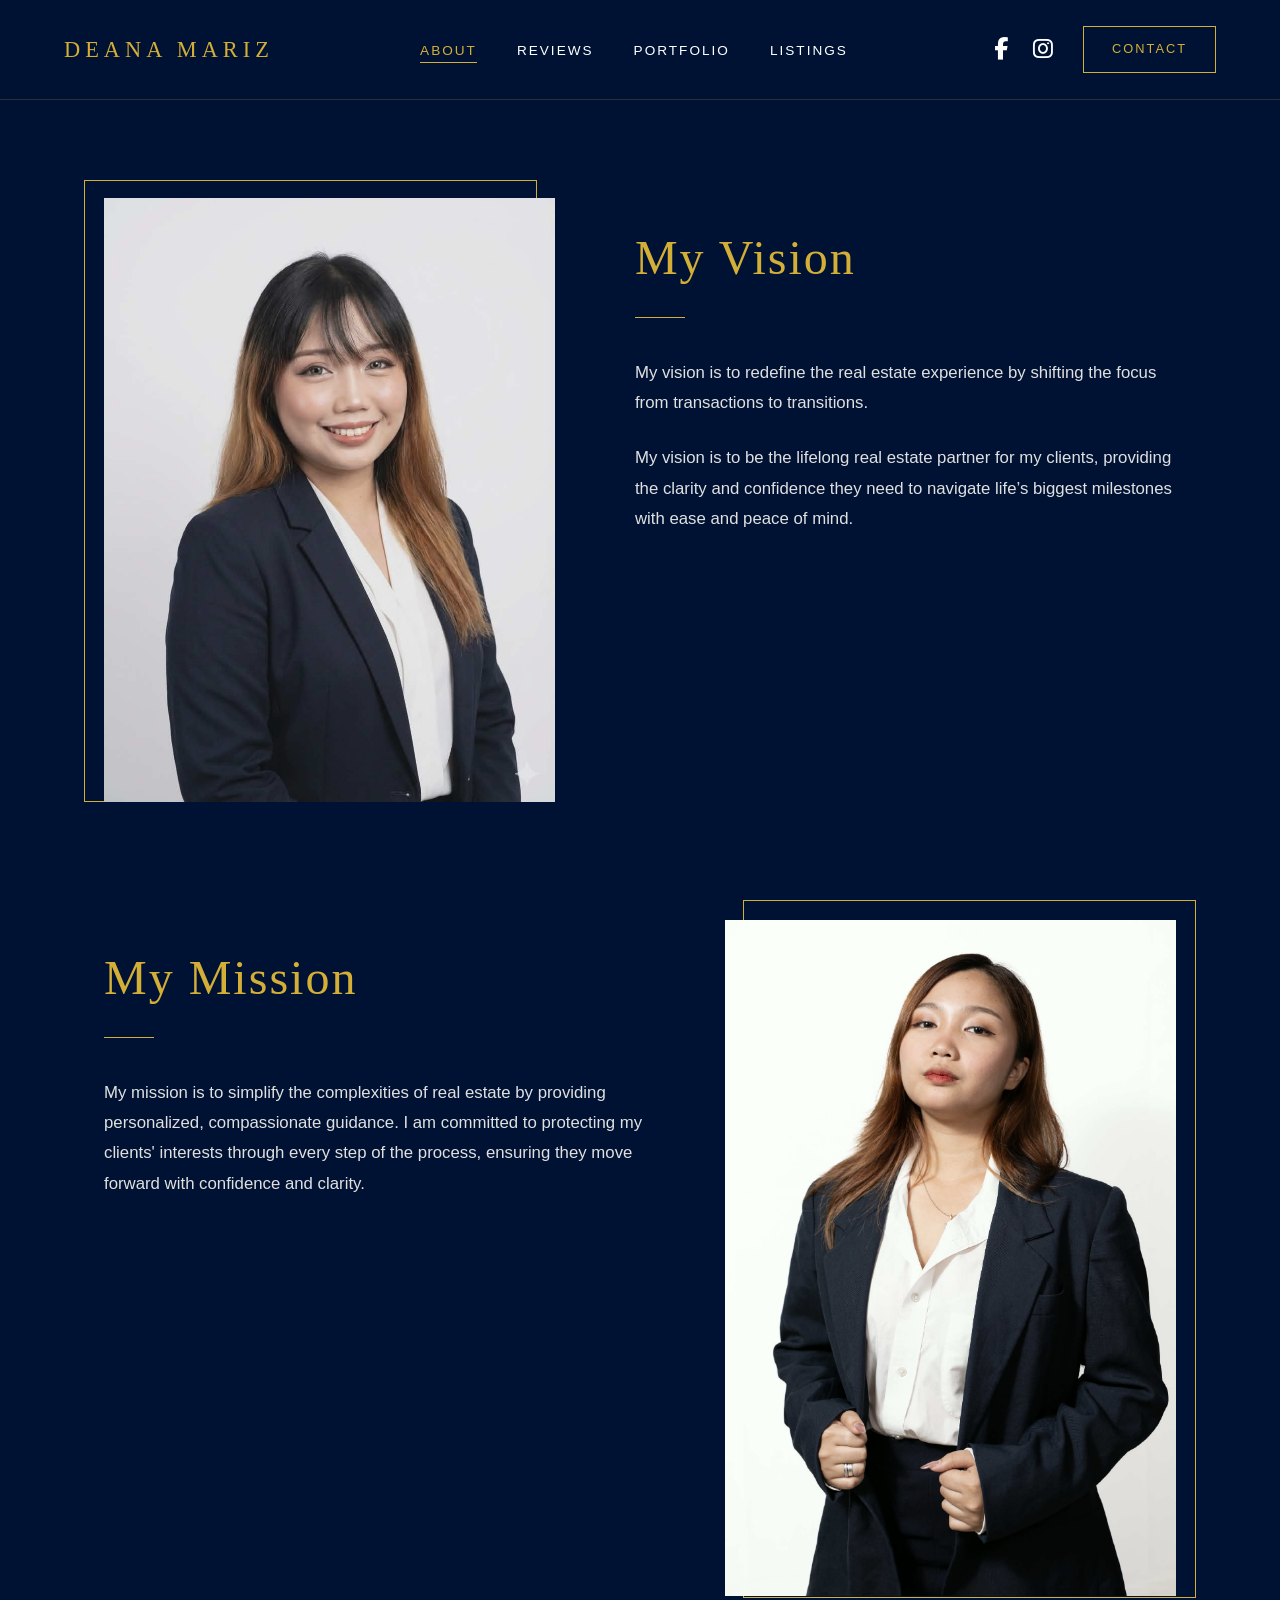
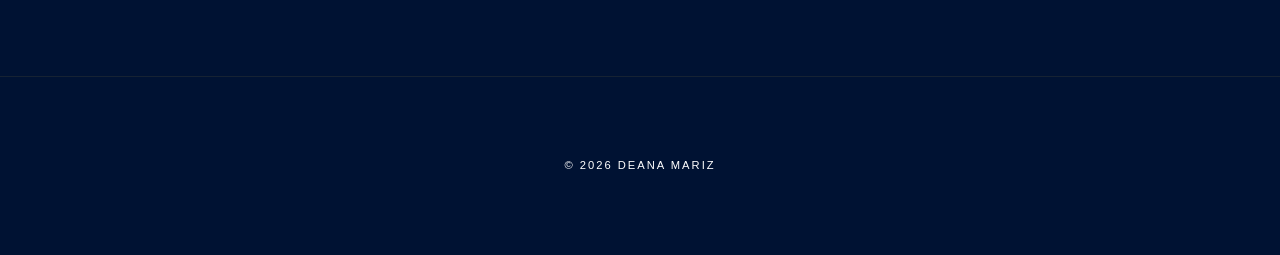
==== about.html @ f3f73080 "fix" ====
<!DOCTYPE html>
<html lang="en">
<head>
    <meta charset="UTF-8">
    <meta name="viewport" content="width=device-width, initial-scale=1.0">
    <link rel="icon" type="image/png" href="Images/logo.png">
    <title>About | Deana Mariz</title>
    <link rel="stylesheet" href="https://cdnjs.cloudflare.com/ajax/libs/font-awesome/6.5.1/css/all.min.css">
    <link rel="stylesheet" href="style.css">
</head>
<body>
    <nav class="navbar">
        <div class="logo">
            <a href="index.html">DEANA MARIZ</a>
        </div>

        <div class="menu-toggle" id="mobile-menu">
            <span class="bar"></span>
            <span class="bar"></span>
            <span class="bar"></span>
        </div>

        <ul class="nav-links">
            <li><a href="about.html">About</a></li>
            <li><a href="reviews.html">Reviews</a></li>
            <li><a href="portfolio.html">Portfolio</a></li>
            <li><a href="listings.html">Listings</a></li>
        </ul>

        <div class="nav-right">
            <div class="social-links">
                <a href="https://www.facebook.com/deana.padullon" target="_blank" aria-label="Facebook"><i class="fa-brands fa-facebook-f"></i></a>
                <a href="https://www.instagram.com/deanabytldc/" target="_blank" aria-label="Instagram"><i class="fa-brands fa-instagram"></i></a>
            </div>
            <a href="contact.html" class="contact-box">Contact</a>
        </div>
    </nav>

    <main class="container">
        <div class="about-grid">
            <div class="about-image-container">
                <div style="background: #001f4d; width: 100%; height: 600px; display: flex; align-items: center; justify-content: center; color: #D4AF37;">
                    <img src="Images/profile 1.png" alt="Portrait of Deana Mariz" class="profile-img">
                </div>
            </div>
            <div class="about-text">
                <h1>My Vision</h1>
                <div class="divider"></div>
                <p>My vision is to redefine the real estate experience by shifting the focus from transactions to transitions.</p>
                <p>My vision is to be the lifelong real estate partner for my clients, providing the clarity and confidence they need to navigate life’s biggest milestones with ease and peace of mind.</p>
            </div>
        </div>

        <div class="mission-grid">
            <div class="about-text">
                <h1>My Mission</h1>
                <div class="divider"></div>
                <p>My mission is to simplify the complexities of real estate by providing personalized, compassionate guidance. I am committed to protecting my clients' interests through every step of the process, ensuring they move forward with confidence and clarity.</p>
            </div>
            <div class="about-image-container">
                <img src="Images/profile 2.jpeg" alt="Deana Mariz Mission" class="profile-img">
            </div>
        </div>
    </main>

    <footer>&copy; 2026 Deana Mariz</footer>

    <script src="script.js"></script>
</body>
</html>
---- style.css ----
/* =========================================
   1. GLOBAL RESET & BASE STYLES
   ========================================= */
   html {
    scroll-behavior: smooth; /* Enables the gliding effect */

}
* {
    margin: 0;
    padding: 0;
    box-sizing: border-box;
}

body {
    font-family: 'Segoe UI', Tahoma, Geneva, Verdana, sans-serif;
    line-height: 1.6;
    background-color: #001233;
    color: #ffffff;
    overflow-x: hidden;
}

h1 {
    font-family: 'Georgia', serif;
    font-size: 3rem;
    font-weight: 300;
    letter-spacing: 2px;
    margin-bottom: 10px;
    color: #D4AF37;
}

/* =========================================
   2. NAVIGATION BAR
   ========================================= */
.navbar {
    display: flex;
    justify-content: space-between;
    align-items: center;
    padding: 0 5%;
    background: #001233;
    position: sticky;
    top: 0;
    z-index: 1000;
    height: 100px;
    border-bottom: 1px solid rgba(212, 175, 55, 0.2);
}

.logo {
    white-space: nowrap; /* Prevents name from stacking */
}

.logo a {
    font-family: 'Georgia', serif;
    font-size: 1.4rem;
    color: #D4AF37;
    text-decoration: none;
    letter-spacing: 5px;
    text-transform: uppercase;
    font-weight: 300;
}

.nav-links {
    display: flex;
    list-style: none;
    gap: 40px;
}

.nav-links a {
    color: #ffffff;
    text-decoration: none;
    font-size: 0.85rem;
    text-transform: uppercase;
    letter-spacing: 2px;
    position: relative; /* Needed for the underline positioning */
    padding-bottom: 5px;
}

/* Create the invisible line */
.nav-links a::after {
    content: '';
    position: absolute;
    width: 0;
    height: 1px;
    bottom: 0;
    left: 0;
    background-color: #D4AF37;
    transition: width 0.3s ease;
}

/* Animate the line on hover */
.nav-links a:hover::after {
    width: 100%;
}

.nav-links a:hover {
    color: #D4AF37; /* Keep the color change too */
}

.nav-right {
    display: flex;
    align-items: center;
    gap: 30px;
}

.contact-box {
    border: 1px solid #D4AF37;
    color: #D4AF37;
    padding: 12px 28px;
    text-decoration: none;
    font-size: 0.8rem;
    text-transform: uppercase;
    letter-spacing: 2px;
    transition: 0.4s;
}

.contact-box:hover {
    background: #D4AF37;
    color: #001233;
}

/* Hamburger Menu Icon (Hidden on Desktop) */
.menu-toggle {
    display: none;
    flex-direction: column;
    cursor: pointer;
    gap: 6px;
}

.bar {
    width: 28px;
    height: 1px;
    background-color: #D4AF37;
    transition: 0.3s;
}

/* =========================================
   3. HERO SECTION
   ========================================= */
.hero {
    position: relative;
    height: 85vh;
    background: linear-gradient(rgba(0,18,51,0.4), rgba(0,18,51,0.4)), url('Images/hero-bg.jpg') no-repeat center center/cover;
    display: flex;
    align-items: center;
    justify-content: center;
    text-align: center;
}

.hero-content h1 {
    font-family: 'Georgia', serif;
    font-size: clamp(3rem, 8vw, 5rem); /* Responsive sizing */
    color: #fff;
    font-weight: 300;
    margin-bottom: 10px;
}

.hero-subtitle {
    font-size: 0.9rem;
    letter-spacing: 8px;
    margin-bottom: 30px;
    color: #D4AF37;
    text-transform: uppercase;
}

.hero-tagline {
    font-family: 'Georgia', serif;
    font-size: 1.5rem;
    font-style: italic;
    font-weight: 300;
    margin-bottom: 40px;
    color: #f4f4f4;
}

.learn-more-btn {
    display: inline-block;
    border-bottom: 1px solid #D4AF37;
    color: #fff;
    padding: 10px 0;
    padding-bottom: 5px;
    margin-top: 30px;
    text-decoration: none;
    font-family: 'Georgia', serif;
    font-size: 1rem;
    letter-spacing: 2px;
    transition: 0.3s;
}

.learn-more-btn:hover {
    letter-spacing: 4px;
    color: #D4AF37;
}

/* =========================================
   4. LAYOUT & CONTAINERS
   ========================================= */
.container {
    max-width: 1200px;
    margin: 80px auto;
    padding: 0 5%;
}

.divider {
    width: 50px;
    height: 1px;
    background: #D4AF37;
    margin: 20px 0 40px 0;
}

/* Grid for Listings/Portfolio */
.grid {
    display: grid;
    grid-template-columns: repeat(auto-fit, minmax(300px, 1fr));
    gap: 30px;
}

/* --- VISUAL POLISH ADDED HERE --- */
.placeholder-box {
    background: #001f4d;
    height: 450px;
    display: flex;
    flex-direction: column;
    align-items: center;
    justify-content: flex-end;
    padding-bottom: 30px;
    border: 1px solid rgba(212, 175, 55, 0.1);
    color: #D4AF37;
    text-transform: uppercase;
    letter-spacing: 2px;
    font-size: 0.8rem;
    transition: 0.5s ease; /* Smooth transition */
}

.placeholder-box:hover {
    border: 1px solid rgba(212, 175, 55, 0.5); /* Brighter gold border */
    background: #002a66; /* Slightly lighter blue */
    cursor: pointer;
}

/* =========================================
   5. COMPONENTS (Reviews, Socials)
   ========================================= */
.review-card {
    background: rgba(255, 255, 255, 0.03);
    padding: 40px;
    margin-bottom: 30px;
    border: 1px solid rgba(212, 175, 55, 0.1);
    text-align: center;
}

.review-card p {
    font-style: normal;
    font-family: 'Montserrat', sans-serif; /* The new professional font */
    font-size: 1rem;     /* Montserrat is naturally slightly larger, so 1rem is good */
    letter-spacing: 0.5px; /* Adds a little "air" for elegance */
    line-height: 1.8;
    color: #f0f0f0;
    font-weight: 300;    /* Light weight looks very sophisticated */
}

/* Optional: Add quotes styling to keep it artistic without changing the font */
.review-card p::before {
    content: "“";
    font-family: 'Georgia', serif; /* Keep the quote mark fancy */
    font-size: 3rem;
    color: #D4AF37;
    line-height: 0;
    vertical-align: -15px;
    margin-right: 10px;
}

/* Social Links */
.social-links {
    display: flex;
    gap: 25px;
    align-items: center;
}

.social-links a {
    color: #ffffff;
    font-size: 1.4rem;
    text-decoration: none;
    transition: transform 0.3s ease, color 0.3s ease;
    display: inline-block;
}

.social-links a:hover {
    color: #D4AF37;
    transform: translateY(-3px);
}

/* =========================================
   6. PAGE SPECIFIC: ABOUT
   ========================================= */
.about-grid {
    display: grid;
    grid-template-columns: 1fr 1.2fr;
    gap: 80px;
    align-items: flex-start;
    margin-top: 50px;
}

.about-image-container {
    position: relative;
    padding-top: 20px;
}

.about-image-container::before {
    content: "";
    position: absolute;
    top: 0;
    left: -20px;
    width: 100%;
    height: 100%;
    border: 1px solid #D4AF37;
    z-index: -1;
}

.profile-img {
    width: 100%;
    height: auto;
    display: block;
    filter: grayscale(20%);
}

.about-text {
    padding-top: 40px;
}

.about-text p {
    margin-bottom: 25px;
    font-size: 1.05rem;
    color: #e0e0e0;
    line-height: 1.8;
}

/* =========================================
   7. PAGE SPECIFIC: CONTACT
   ========================================= */
.contact-wrapper {
    display: grid;
    grid-template-columns: 1fr 1fr;
    gap: 100px;
}

.contact-info h3 {
    text-transform: uppercase;
    letter-spacing: 4px;
    font-size: 0.9rem;
    margin-bottom: 20px;
    color: #D4AF37;
}

.contact-form .form-group {
    margin-bottom: 30px;
}

.contact-form label {
    display: block;
    text-transform: uppercase;
    font-size: 0.7rem;
    letter-spacing: 2px;
    margin-bottom: 10px;
    color: #D4AF37;
}

.contact-form input, 
.contact-form textarea {
    width: 100%;
    background: transparent;
    border: none;
    border-bottom: 1px solid rgba(212, 175, 55, 0.3);
    color: #fff;
    padding: 10px 0;
    font-family: 'Georgia', serif;
    outline: none;
    transition: border-color 0.3s;
}

.contact-form input:focus, 
.contact-form textarea:focus {
    border-bottom: 1px solid #D4AF37;
}

.btn-submit {
    background: transparent;
    border: 1px solid #D4AF37;
    color: #D4AF37;
    padding: 15px 40px;
    text-transform: uppercase;
    letter-spacing: 3px;
    cursor: pointer;
    transition: 0.4s;
}

.btn-submit:hover {
    background: #D4AF37;
    color: #001233;
}

/* =========================================
   8. FOOTER
   ========================================= */
footer {
    padding: 80px 20px;
    text-align: center;
    border-top: 1px solid rgba(212, 175, 55, 0.1);
    letter-spacing: 2px;
    text-transform: uppercase;
    font-size: 0.7rem;
}

/* =========================================
   9. RESPONSIVE DESIGN
   ========================================= */

/* Tablet (769px - 1100px) */
@media (max-width: 1100px) and (min-width: 769px) {
    .navbar {
        padding: 0 3%;
        height: 90px;
    }

    .logo a {
        font-size: 1.2rem;
        letter-spacing: 3px;
    }

    .nav-links {
        gap: 15px; 
    }

    .nav-links a {
        font-size: 0.8rem;
    }

    .social-links {
        display: flex !important; 
        gap: 15px;
    }

    .social-links a {
        font-size: 1.1rem;
    }

    .nav-right {
        gap: 20px;
    }
}

/* Mobile (Under 768px) */
@media (max-width: 768px) {
    /* Header Re-layout */
    .navbar {
        display: grid;
        grid-template-columns: 1fr 1fr;
        grid-template-rows: auto auto;
        height: auto;
        padding: 20px 5%;
        gap: 15px;
        background: #001233;
    }

    .logo {
        grid-column: 1;
        grid-row: 1;
        justify-self: start;
        align-self: center;
    }

    .menu-toggle {
        display: flex !important;
        grid-column: 2;
        grid-row: 1;
        justify-self: end;
        align-self: center;
        z-index: 1001;
    }

    .nav-right {
        grid-column: 1 / span 2;
        grid-row: 2;
        display: flex;
        justify-content: space-between;
        align-items: center;
        border-top: 1px solid rgba(212, 175, 55, 0.15);
        padding-top: 15px;
    }

    /* Mobile Menu Overlay */
    .nav-links {
        position: fixed;
        top: 0;
        right: -100%;
        height: 100vh;
        width: 80%;
        background: #000b1a;
        flex-direction: column;
        align-items: center;
        justify-content: center;
        transition: 0.5s;
        box-shadow: -10px 0 20px rgba(0,0,0,0.5);
    }

    .nav-links a {
    font-size: 1.2rem; /* Make text bigger */
    padding: 15px 0;   /* More space to tap */
    width: 100%;       /* Full width tap area */
    text-align: center;
}

    .nav-links.active {
        right: 0;
    }


    .menu-toggle.active .bar:nth-child(2) { opacity: 0; }
    .menu-toggle.active .bar:nth-child(1) { transform: translateY(7px) rotate(45deg); }
    .menu-toggle.active .bar:nth-child(3) { transform: translateY(-7px) rotate(-45deg); }


    .about-grid {
        grid-template-columns: 1fr;
        gap: 40px;
        margin-top: 30px;
    }

    .about-image-container {
        width: 100%;
        max-width: 400px;
        margin: 0 auto;
        padding-top: 0;
    }

    .about-image-container::before {
        left: 10px;
        top: 10px;
    }

    .about-text {
        padding-top: 0;
        text-align: left;
    }

    h1 {
        font-size: 2.2rem;
    }

    .divider {
        margin: 15px 0 25px 0;
    }
}

/* =========================================
   10. MISSION SECTION (New Addition)
   ========================================= */
.mission-grid {
    display: grid;
    grid-template-columns: 1.2fr 1fr; /* Text takes more space, Image takes less */
    gap: 80px;
    align-items: flex-start;
    margin-top: 100px; /* Spacing between Vision and Mission */
}

/* Flip the decorative border for the right-side image */
.mission-grid .about-image-container::before {
    left: auto;
    right: -20px; 
}

/* Mobile Responsiveness for Mission Section */
@media (max-width: 768px) {
    .mission-grid {
        grid-template-columns: 1fr;
        gap: 40px;
        margin-top: 50px;
    }

    /* Keeps the image on top on mobile devices */
    .mission-grid .about-image-container {
        order: -1; 
    }
}

/* =========================================
   11. PORTFOLIO HOVER EFFECTS (New Addition)
   ========================================= */
.portfolio-item {
    position: relative;
    overflow: hidden;
    height: 450px;
    border: 1px solid rgba(212, 175, 55, 0.1);
}

.portfolio-img {
    width: 100%;
    height: 100%;
    object-fit: cover;
    transition: transform 0.5s ease;
}

/* Overlay that holds the text */
.portfolio-overlay {
    position: absolute;
    top: 0;
    left: 0;
    width: 100%;
    height: 100%;
    background: rgba(0, 18, 51, 0.9); /* Dark Navy with transparency */
    display: flex;
    flex-direction: column;
    align-items: center;
    justify-content: center;
    opacity: 0; /* Hidden by default */
    transition: opacity 0.4s ease;
    padding: 20px;
    text-align: center;
}

/* Hover Actions */
.portfolio-item:hover .portfolio-overlay {
    opacity: 1; /* Show on hover */
}

.portfolio-item:hover .portfolio-img {
    transform: scale(1.1); /* Zoom effect on image */
}

/* Text Styling inside the overlay */
.portfolio-overlay h3 {
    color: #D4AF37;
    font-family: 'Georgia', serif;
    font-size: 1.5rem;
    margin-bottom: 10px;
    text-transform: uppercase;
    letter-spacing: 2px;
}

.portfolio-overlay p {
    color: #fff;
    font-size: 0.9rem;
    margin-bottom: 5px;
}

.portfolio-overlay .price {
    color: #D4AF37;
    font-weight: bold;
    margin-top: 10px;
    font-size: 1.1rem;
}

/* =========================================
   12. CUSTOM POPUP MODAL (New Addition)
   ========================================= */
.custom-modal-overlay {
    position: fixed;
    top: 0;
    left: 0;
    width: 100%;
    height: 100%;
    background: rgba(0, 18, 51, 0.85); /* Dark Navy transparency */
    display: flex;
    justify-content: center;
    align-items: center;
    z-index: 3000;
    opacity: 0;
    visibility: hidden;
    transition: opacity 0.4s ease;
}

.custom-modal {
    background: #001233;
    border: 2px solid #D4AF37;
    padding: 50px;
    text-align: center;
    max-width: 450px;
    width: 90%;
    box-shadow: 0 15px 40px rgba(0,0,0,0.6);
    transform: translateY(30px); /* Start slightly lower */
    transition: transform 0.4s cubic-bezier(0.175, 0.885, 0.32, 1.275); /* Bouncy effect */
}

/* State: Active (Visible) */
.custom-modal-overlay.active {
    opacity: 1;
    visibility: visible;
}

.custom-modal-overlay.active .custom-modal {
    transform: translateY(0);
}

/* Modal Content Styling */
.modal-icon {
    font-size: 3rem;
    color: #D4AF37;
    margin-bottom: 20px;
}

.custom-modal h2 {
    font-family: 'Georgia', serif;
    color: #fff;
    margin-bottom: 15px;
    font-size: 1.8rem;
}

.custom-modal p {
    color: #e0e0e0;
    margin-bottom: 30px;
    font-size: 1rem;
}

.modal-close-btn {
    background: #D4AF37;
    color: #001233;
    border: none;
    padding: 12px 30px;
    font-size: 0.9rem;
    text-transform: uppercase;
    letter-spacing: 2px;
    cursor: pointer;
    transition: 0.3s;
    font-weight: bold;
}

.modal-close-btn:hover {
    background: #fff;
}

/* Define the animation */
@keyframes fadeInUp {
    from {
        opacity: 0;
        transform: translateY(20px);
    }
    to {
        opacity: 1;
        transform: translateY(0);
    }
}

/* Apply it to the main container */
main {
    animation: fadeInUp 0.8s ease-out forwards;
}

/* Apply it to the Hero text specifically */
.hero-content {
    animation: fadeInUp 1s ease-out forwards;
}

/* =========================================
   13. ACTIVE STATE & SCROLL BUTTON (New Addition)
   ========================================= */

/* Keep the gold underline visible for the Active Page */
.nav-links a.active {
    color: #D4AF37;
}

.nav-links a.active::after {
    width: 100%; /* Keeps the underline drawn */
}

/* Scroll to Top Button Styling */
.scroll-top-btn {
    position: fixed;
    bottom: 30px;
    right: 30px;
    background: #D4AF37;
    color: #001233;
    border: none;
    width: 50px;
    height: 50px;
    border-radius: 50%; /* Makes it a perfect circle */
    font-size: 1.2rem;
    cursor: pointer;
    opacity: 0;
    pointer-events: none; /* Prevents clicking when hidden */
    transition: all 0.3s ease;
    z-index: 2000;
    box-shadow: 0 4px 15px rgba(0,0,0,0.3);
}

.scroll-top-btn.visible {
    opacity: 1;
    pointer-events: auto;
}

.scroll-top-btn:hover {
    transform: translateY(-5px); /* Little hop effect */
    background: #fff;
    color: #D4AF37;
}

/* Search Bar Styles */
.search-container {
    position: relative;
    max-width: 500px;
    margin: 0 auto 40px auto;
}

#searchInput {
    width: 100%;
    padding: 15px 20px;
    padding-right: 50px; /* Space for icon */
    background: rgba(255, 255, 255, 0.05);
    border: 1px solid #D4AF37;
    color: #fff;
    font-size: 1rem;
    border-radius: 30px; /* Rounded corners */
    outline: none;
    transition: 0.3s;
}

#searchInput:focus {
    background: rgba(255, 255, 255, 0.1);
    box-shadow: 0 0 10px rgba(212, 175, 55, 0.3);
}

.search-icon {
    position: absolute;
    right: 20px;
    top: 50%;
    transform: translateY(-50%);
    color: #D4AF37;
}

/* =========================================
   FAQ SECTION STYLING
   ========================================= */

/* Center the whole section */
.faq-section {
    margin-top: 100px;
    margin-bottom: 50px;
    text-align: center;
    width: 100%;
}

/* The container for the cards */
.faq-container {
    max-width: 800px; /* Controls width so it doesn't stretch too wide */
    margin: 0 auto;
    text-align: left; /* Keeps text aligned left inside the center box */
}

/* The Individual Card */
.faq-card {
    background: rgba(255, 255, 255, 0.02); /* Very subtle background */
    border: 1px solid rgba(212, 175, 55, 0.3); /* Dim gold border */
    margin-bottom: 15px;
    border-radius: 5px;
    overflow: hidden;
    transition: all 0.3s ease;
}

.faq-card:hover {
    border-color: #D4AF37; /* Bright gold on hover */
    background: rgba(255, 255, 255, 0.05);
}

/* The Question (Clickable Header) */
.faq-question {
    padding: 20px;
    cursor: pointer;
    display: flex;
    justify-content: space-between; /* Pushes icon to the right */
    align-items: center;
    list-style: none; /* Removes default triangle */
    font-family: 'Georgia', serif;
    font-size: 1.1rem;
    color: #fff;
}

/* Remove default triangle for Webkit browsers */
.faq-question::-webkit-details-marker {
    display: none;
}

/* The Icon (+ sign) */
.faq-icon {
    color: #D4AF37;
    font-size: 0.9rem;
    transition: transform 0.3s ease;
}

/* Rotate icon when open */
.faq-card[open] .faq-icon {
    transform: rotate(45deg); /* Turns + into x */
}

/* UPDATED FAQ STYLES FOR ANIMATION */

/* The Wrapper (slides open/closed) */
.faq-answer {
    overflow: hidden; /* Hides content when closed */
    transition: all 0.3s ease-out; /* Smooth sliding speed */
    opacity: 0;
    max-height: 0; /* Start closed by default logic */
}

/* The Content inside (holds the spacing) */
.faq-answer p {
    padding: 20px; /* Padding moved here to prevent "jumping" */
    color: #e0e0e0;
    font-size: 0.95rem;
    line-height: 1.6;
    border-top: 1px solid rgba(212, 175, 55, 0.1);
    margin: 0;
}

/* When open, we utilize JS to handle height, but this helper keeps opacity correct */
.faq-card[open] .faq-answer {
    opacity: 1;
    /* max-height is handled by JS for perfect sliding */
}

/* =========================================
   SEARCH BAR STYLES (Add to style.css)
   ========================================= */
.search-container {
    display: flex;
    align-items: center;
    background: transparent;
    border: 1px solid rgba(212, 175, 55, 0.3); /* Gold border */
    border-radius: 20px;
    padding: 5px 15px;
    margin-right: 20px;
    transition: 0.3s;
}

.search-container:hover,
.search-container:focus-within {
    border-color: #D4AF37;
    background: rgba(212, 175, 55, 0.05);
}

.search-container input {
    background: transparent;
    border: none;
    color: #fff;
    font-family: 'Segoe UI', sans-serif;
    width: 120px; /* Adjust width as needed */
    outline: none;
    font-size: 0.9rem;
}

.search-container input::placeholder {
    color: rgba(255, 255, 255, 0.5);
}

.search-container button {
    background: transparent;
    border: none;
    color: #D4AF37;
    cursor: pointer;
    font-size: 1rem;
    transition: 0.3s;
}

.search-container button:hover {
    color: #fff;
    transform: scale(1.1);
}

/* Mobile Adjustment */
@media (max-width: 768px) {
    .search-container {
        margin: 10px 0;
        width: 100%;
        justify-content: space-between;
    }
    .search-container input {
        width: 100%;
    }
}

/* =========================================
   LISTINGS SEARCH BAR (Clean Version)
   ========================================= */
.listing-search-wrapper {
    display: flex;
    justify-content: center; /* Centers the bar horizontally */
    margin-bottom: 40px;     /* Adds space between search and the listings */
    width: 100%;
}

.listing-search-box {
    position: relative;
    width: 100%;
    max-width: 600px; /* Controls how wide the bar gets */
    height: 50px;
    background: transparent;
    border: 1px solid #D4AF37; /* The single Gold border */
    border-radius: 25px;       /* Fully rounded corners */
    display: flex;
    align-items: center;
    padding: 0 20px;
    transition: all 0.3s ease;
}

/* Hover Effect */
.listing-search-box:hover {
    background: rgba(212, 175, 55, 0.05); /* Subtle glow on hover */
}

/* The Magnifying Glass Icon */
.search-icon {
    color: #D4AF37;
    margin-right: 15px;
    font-size: 1rem;
}

/* THE FIX: Removes the inner box/border */
.listing-search-box input {
    flex: 1;
    background: transparent;
    border: none;      /* <--- Removes the inner box line */
    outline: none;     /* <--- Removes the blue focus glow */
    color: #fff;
    font-size: 1rem;
    font-family: 'Segoe UI', sans-serif;
}

/* Placeholder Text Color */
.listing-search-box input::placeholder {
    color: rgba(255, 255, 255, 0.5);
    font-weight: 300;
}
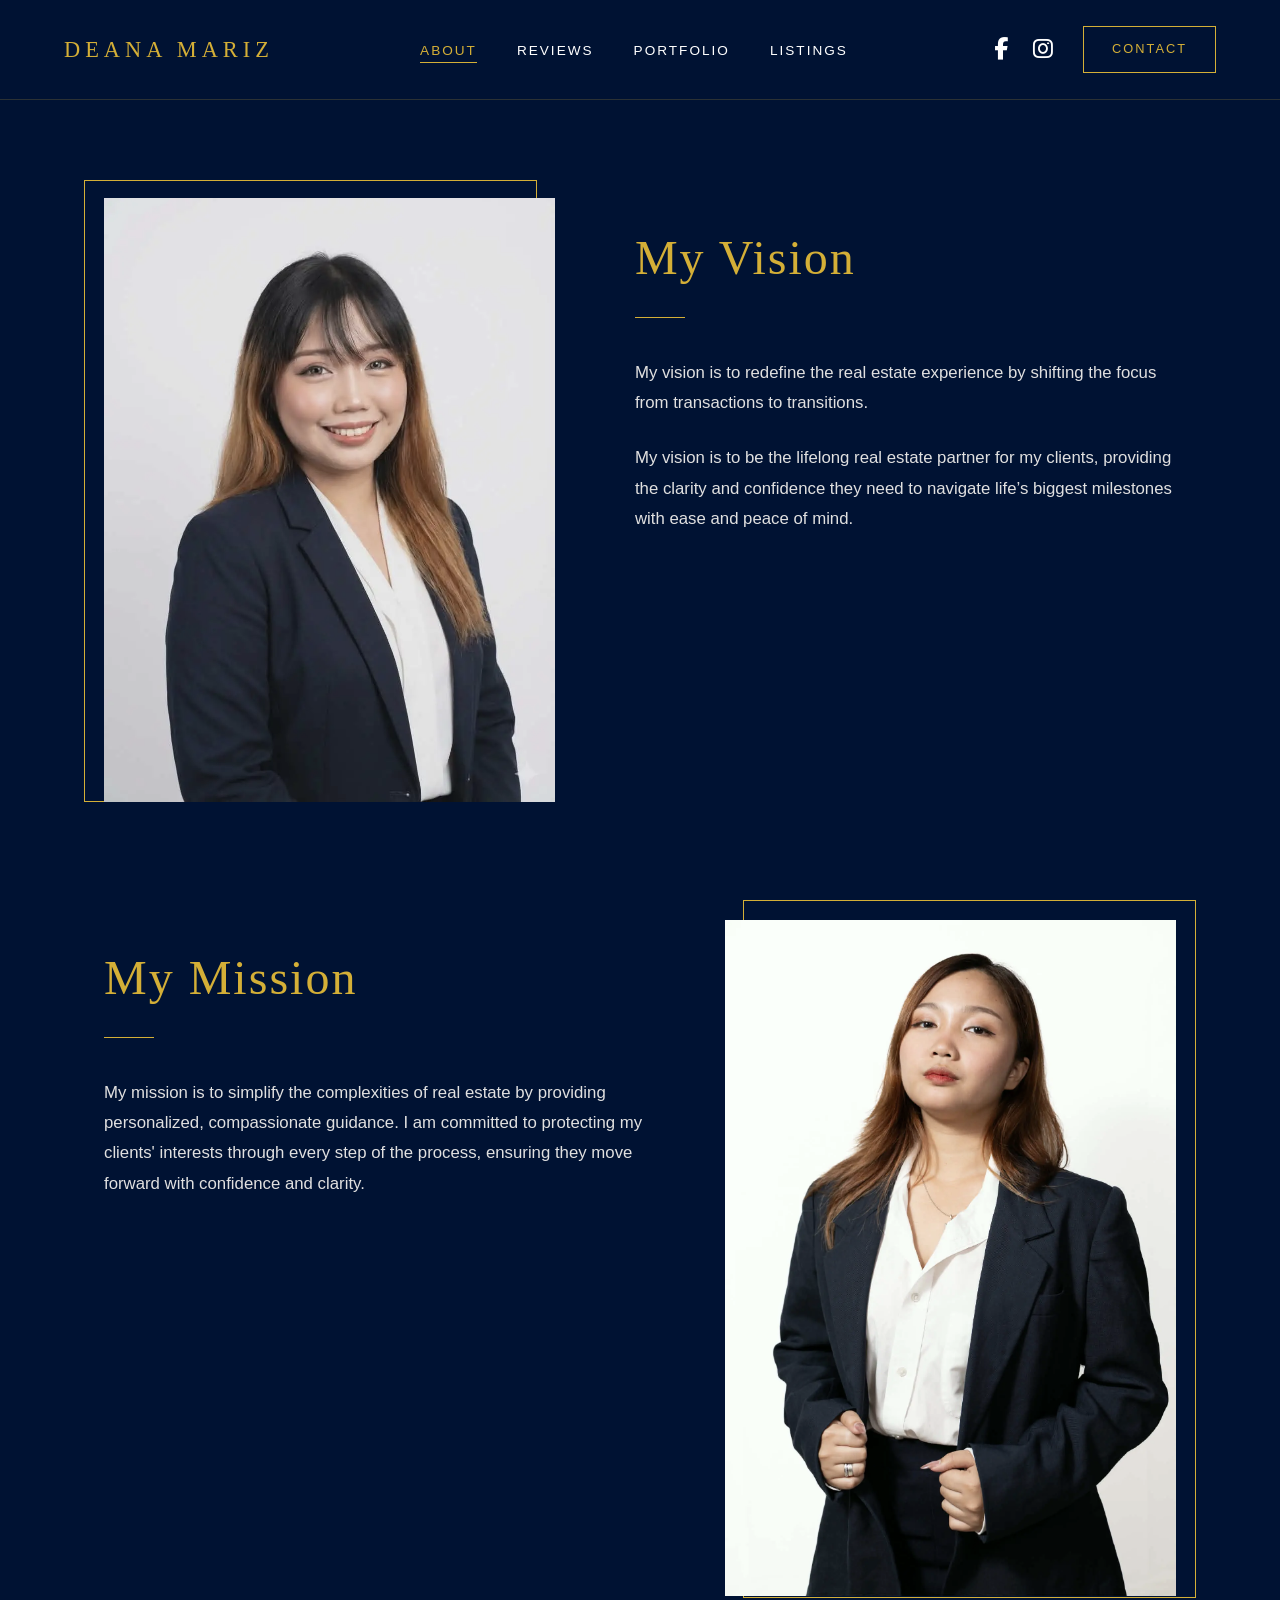
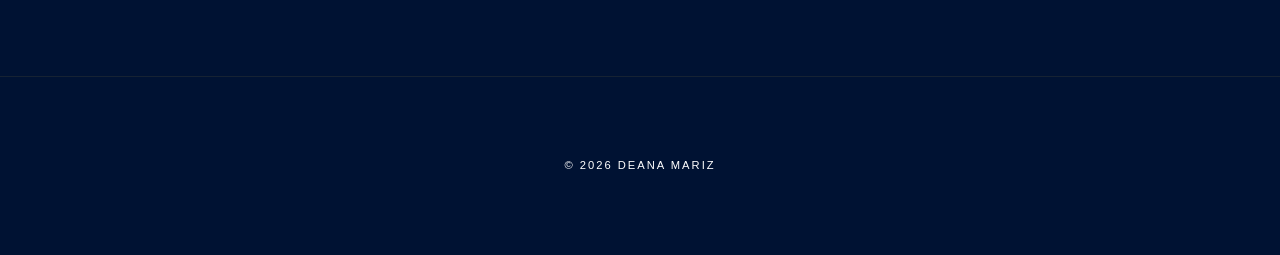
==== commit 8d600fb8: "cheanged to webp" ====
--- a/about.html
+++ b/about.html
@@ -3,7 +3,7 @@
 <head>
     <meta charset="UTF-8">
     <meta name="viewport" content="width=device-width, initial-scale=1.0">
-    <link rel="icon" type="image/png" href="Images/logo.png">
+    <link rel="icon" type="Images/webp" href="./Images/logo.webp">
     <title>About | Deana Mariz</title>
     <link rel="stylesheet" href="https://cdnjs.cloudflare.com/ajax/libs/font-awesome/6.5.1/css/all.min.css">
     <link rel="stylesheet" href="style.css">
@@ -40,7 +40,7 @@
         <div class="about-grid">
             <div class="about-image-container">
                 <div style="background: #001f4d; width: 100%; height: 600px; display: flex; align-items: center; justify-content: center; color: #D4AF37;">
-                    <img src="Images/profile 1.png" alt="Portrait of Deana Mariz" class="profile-img">
+                    <img src="Images/profile 1.webp" alt="Portrait of Deana Mariz" class="profile-img" width="800" height="600" loading="lazy">
                 </div>
             </div>
             <div class="about-text">
@@ -58,7 +58,7 @@
                 <p>My mission is to simplify the complexities of real estate by providing personalized, compassionate guidance. I am committed to protecting my clients' interests through every step of the process, ensuring they move forward with confidence and clarity.</p>
             </div>
             <div class="about-image-container">
-                <img src="Images/profile 2.jpeg" alt="Deana Mariz Mission" class="profile-img">
+                <img src="Images/profile 2.webp" alt="Deana Mariz Mission" class="profile-img" width="800" height="600" loading="lazy">
             </div>
         </div>
     </main>
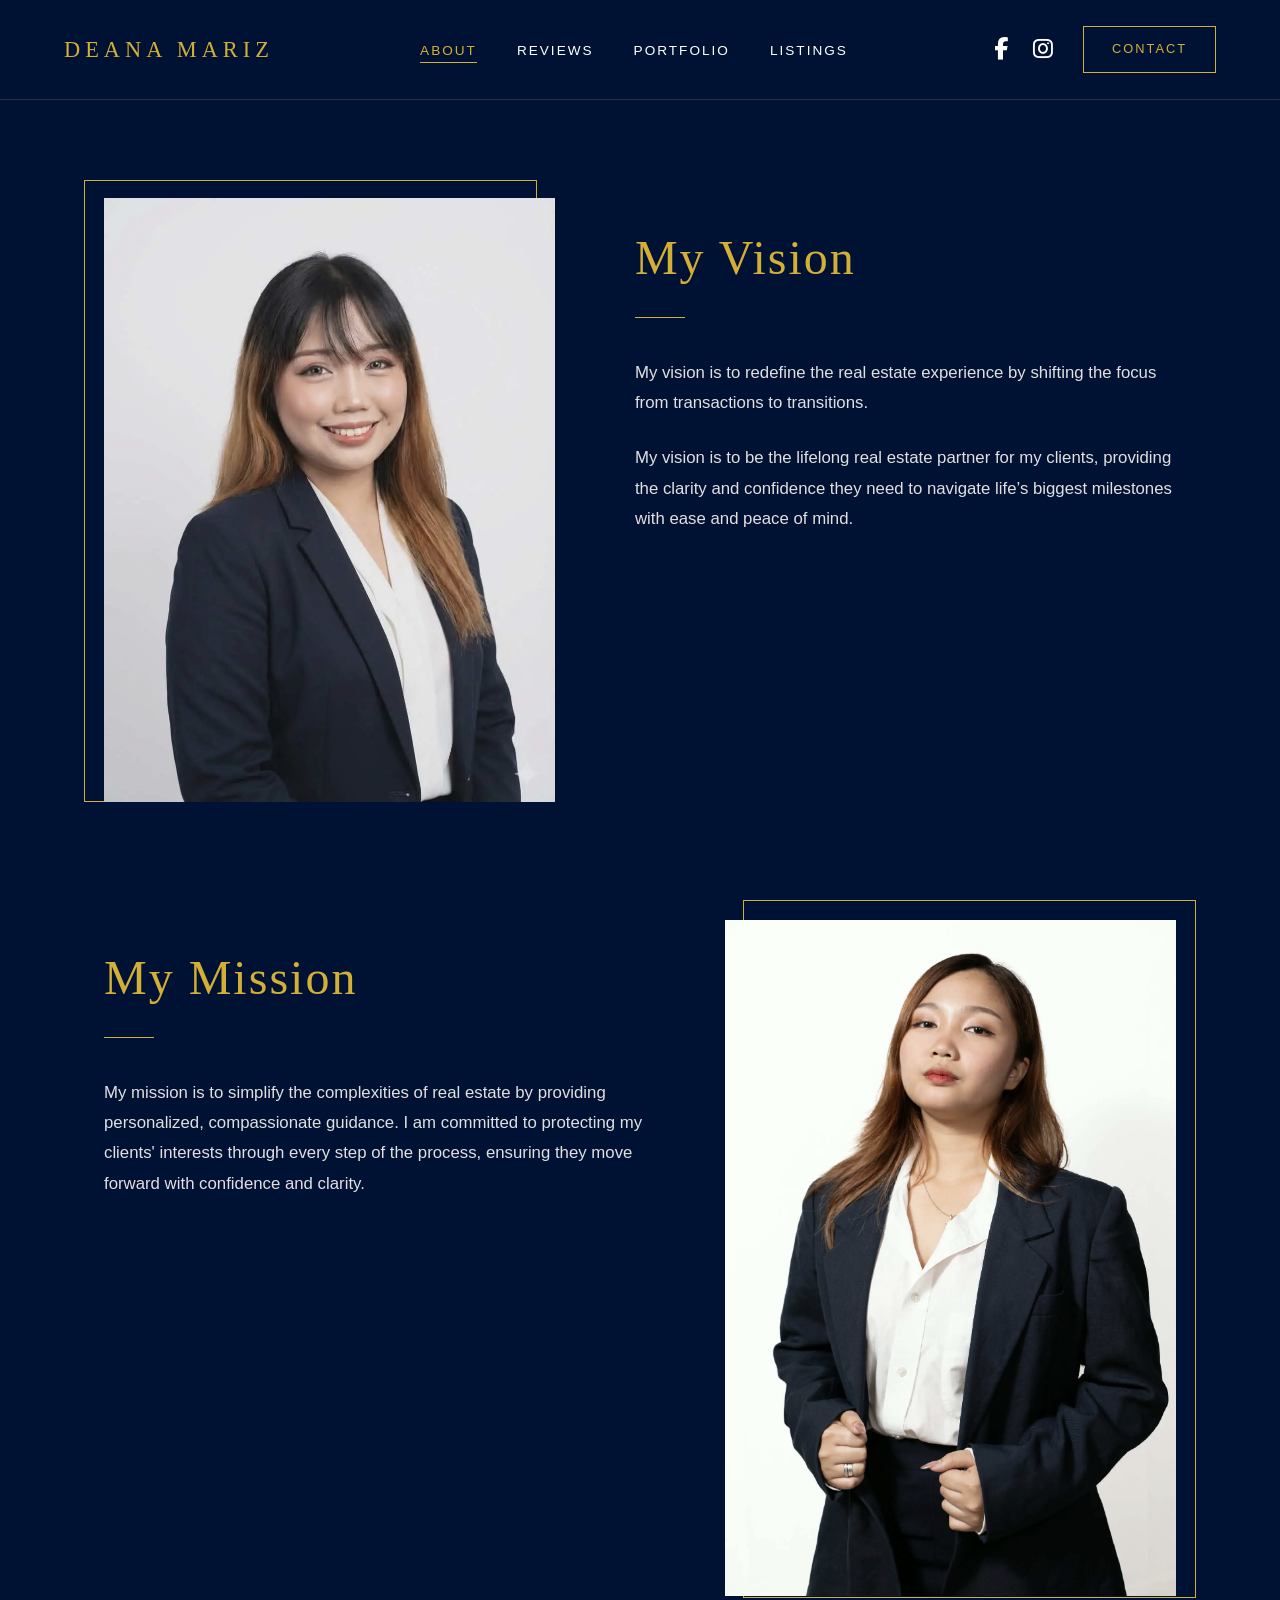
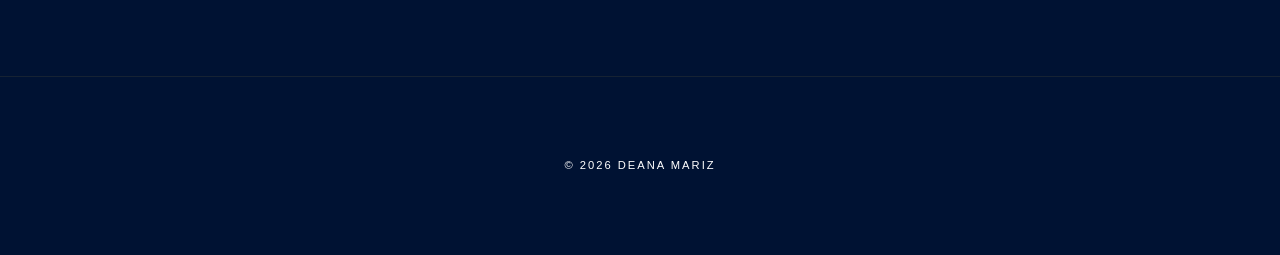
==== commit a56e84ae: "opti" ====
--- a/about.html
+++ b/about.html
@@ -3,9 +3,10 @@
 <head>
     <meta charset="UTF-8">
     <meta name="viewport" content="width=device-width, initial-scale=1.0">
-    <link rel="icon" type="Images/webp" href="./Images/logo.webp">
+    <link rel="icon" type="Images/webp" href="./Images/logo.webp" alt="Deana Mariz Logo" width="150" height="150">
     <title>About | Deana Mariz</title>
-    <link rel="stylesheet" href="https://cdnjs.cloudflare.com/ajax/libs/font-awesome/6.5.1/css/all.min.css">
+    <link rel="stylesheet" href="https://cdnjs.cloudflare.com/ajax/libs/font-awesome/6.5.1/css/all.min.css" media="print" onload="this.media='all'">
+    <noscript><link rel="stylesheet" href="https://cdnjs.cloudflare.com/ajax/libs/font-awesome/6.5.1/css/all.min.css"></noscript>
     <link rel="stylesheet" href="style.css">
 </head>
 <body>
--- a/style.css
+++ b/style.css
@@ -17,6 +17,7 @@
     background-color: #001233;
     color: #ffffff;
     overflow-x: hidden;
+    font-size: 16px;
 }
 
 h1 {
@@ -135,14 +136,25 @@
 /* =========================================
    3. HERO SECTION
    ========================================= */
+/* Existing Hero Section (Desktop Default) */
 .hero {
     position: relative;
     height: 85vh;
-    background: linear-gradient(rgba(0,18,51,0.4), rgba(0,18,51,0.4)), url('Images/hero-bg.jpg') no-repeat center center/cover;
+    /* Ensure this points to your desktop image */
+    background: linear-gradient(rgba(0,18,51,0.4), rgba(0,18,51,0.4)), url('Images/hero-bg.webp') no-repeat center center/cover;
     display: flex;
     align-items: center;
     justify-content: center;
     text-align: center;
+}
+
+/* ADD THIS: Mobile Override (Under 768px) */
+@media (max-width: 768px) {
+    .hero {
+        /* Loads the lighter image on mobile */
+        background: linear-gradient(rgba(0,18,51,0.4), rgba(0,18,51,0.4)), url('Images/hero-bg-mobile.webp') no-repeat center center/cover;
+        height: 70vh; /* Optional: Make hero slightly shorter on mobile to save space */
+    }
 }
 
 .hero-content h1 {
@@ -737,14 +749,14 @@
     }
 }
 
-/* Apply it to the main container */
-main {
-    animation: fadeInUp 0.8s ease-out forwards;
-}
-
-/* Apply it to the Hero text specifically */
-.hero-content {
-    animation: fadeInUp 1s ease-out forwards;
+/* ONLY animate on Desktop (screens wider than 768px) */
+@media (min-width: 769px) {
+    main {
+        animation: fadeInUp 0.8s ease-out forwards;
+    }
+    .hero-content {
+        animation: fadeInUp 1s ease-out forwards;
+    }
 }
 
 /* =========================================
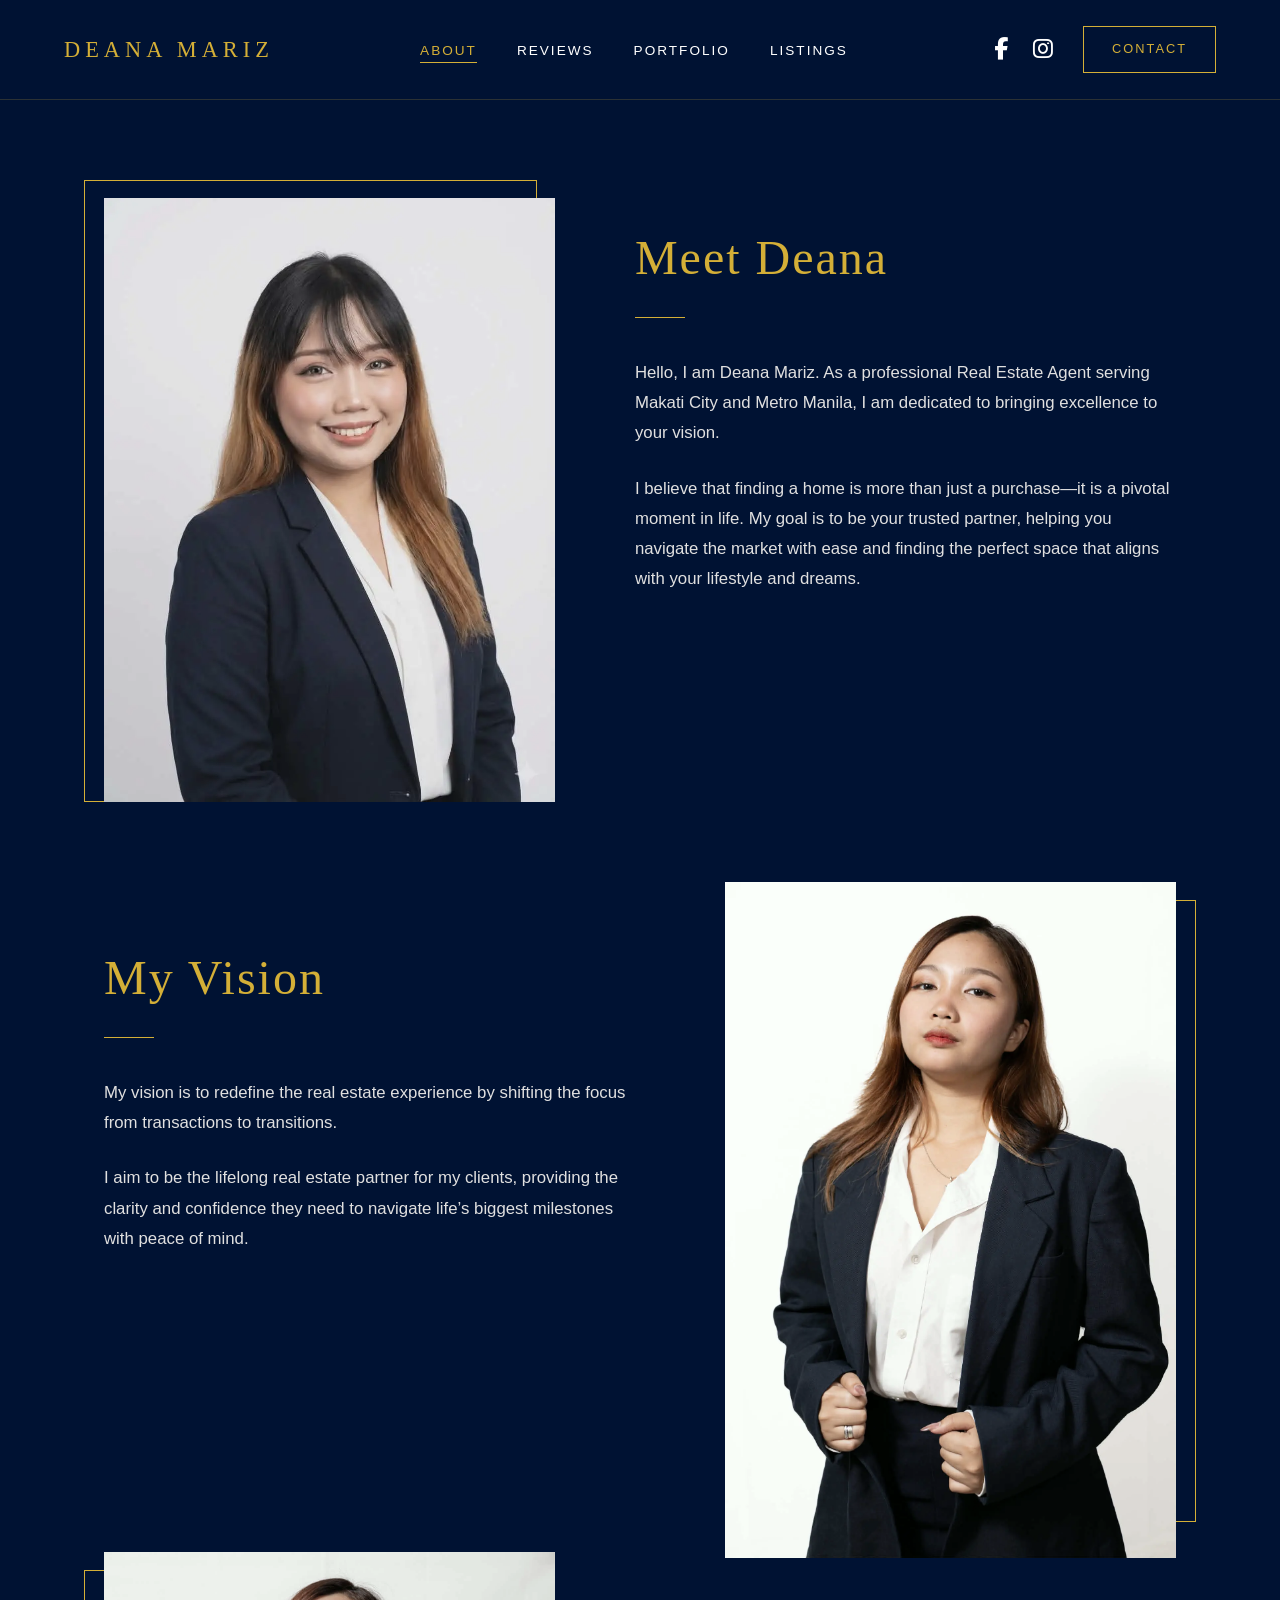
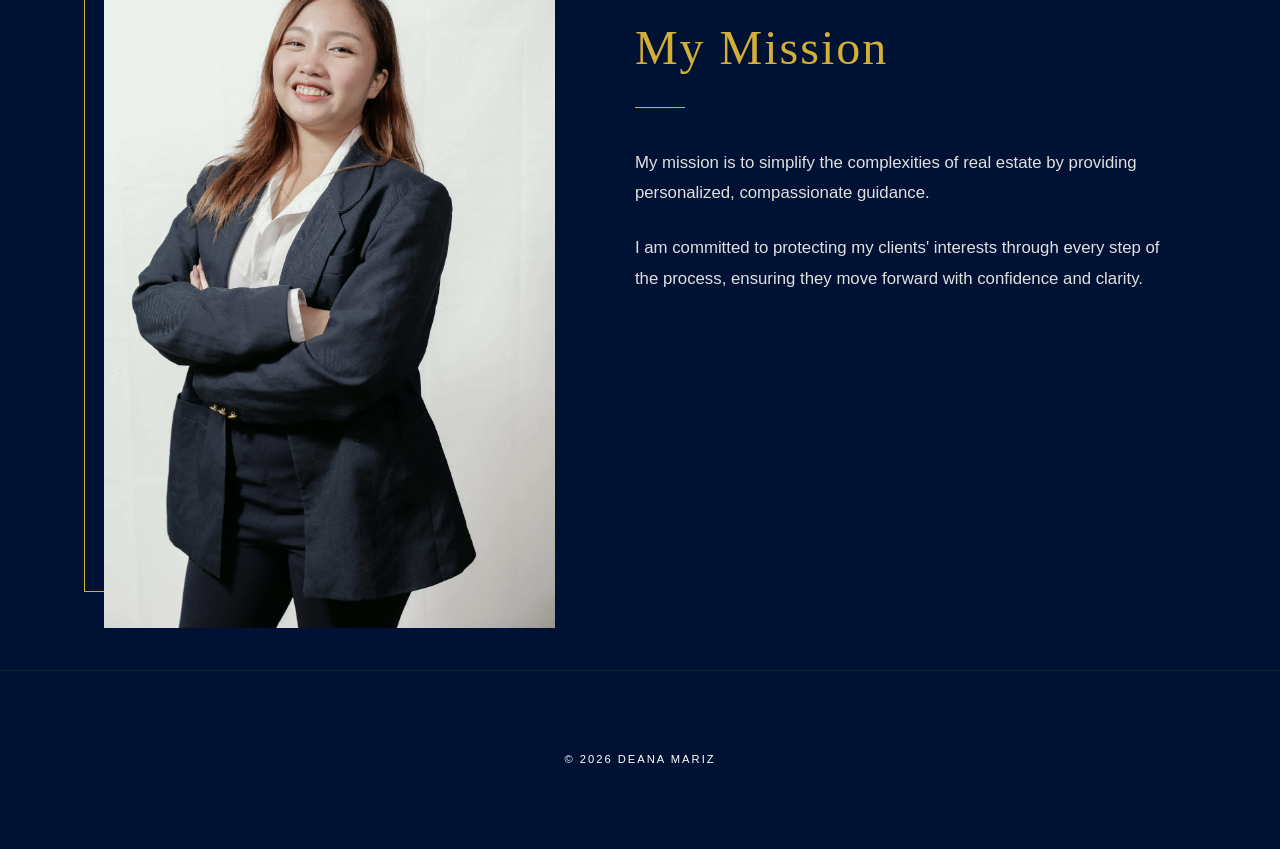
==== commit 147e4290: "added a short introduction" ====
--- a/about.html
+++ b/about.html
@@ -38,6 +38,7 @@
     </nav>
 
     <main class="container">
+        
         <div class="about-grid">
             <div class="about-image-container">
                 <div style="background: #001f4d; width: 100%; height: 600px; display: flex; align-items: center; justify-content: center; color: #D4AF37;">
@@ -45,23 +46,41 @@
                 </div>
             </div>
             <div class="about-text">
-                <h1>My Vision</h1>
+                <h1>Meet Deana</h1>
                 <div class="divider"></div>
-                <p>My vision is to redefine the real estate experience by shifting the focus from transactions to transitions.</p>
-                <p>My vision is to be the lifelong real estate partner for my clients, providing the clarity and confidence they need to navigate life’s biggest milestones with ease and peace of mind.</p>
+                <p>Hello, I am Deana Mariz. As a professional Real Estate Agent serving Makati City and Metro Manila, I am dedicated to bringing excellence to your vision.</p>
+                <p>I believe that finding a home is more than just a purchase—it is a pivotal moment in life. My goal is to be your trusted partner, helping you navigate the market with ease and finding the perfect space that aligns with your lifestyle and dreams.</p>
             </div>
         </div>
 
         <div class="mission-grid">
             <div class="about-text">
+                <h1>My Vision</h1>
+                <div class="divider"></div>
+                <p>My vision is to redefine the real estate experience by shifting the focus from transactions to transitions.</p>
+                <p>I aim to be the lifelong real estate partner for my clients, providing the clarity and confidence they need to navigate life’s biggest milestones with peace of mind.</p>
+            </div>
+            <div class="about-image-container">
+                <div style="background: #001f4d; width: 100%; height: 600px; display: flex; align-items: center; justify-content: center; color: #D4AF37;">
+                    <img src="Images/profile 2.webp" alt="Deana Mariz Vision" class="profile-img" width="800" height="600" loading="lazy">
+                </div>
+            </div>
+        </div>
+
+        <div class="about-grid">
+            <div class="about-image-container">
+                <div style="background: #001f4d; width: 100%; height: 600px; display: flex; align-items: center; justify-content: center; color: #D4AF37;">
+                    <img src="Images/profile 3.webp" alt="Deana Mariz Mission" class="profile-img" width="800" height="600" loading="lazy">
+                </div>
+            </div>
+            <div class="about-text">
                 <h1>My Mission</h1>
                 <div class="divider"></div>
-                <p>My mission is to simplify the complexities of real estate by providing personalized, compassionate guidance. I am committed to protecting my clients' interests through every step of the process, ensuring they move forward with confidence and clarity.</p>
-            </div>
-            <div class="about-image-container">
-                <img src="Images/profile 2.webp" alt="Deana Mariz Mission" class="profile-img" width="800" height="600" loading="lazy">
+                <p>My mission is to simplify the complexities of real estate by providing personalized, compassionate guidance.</p>
+                <p>I am committed to protecting my clients' interests through every step of the process, ensuring they move forward with confidence and clarity.</p>
             </div>
         </div>
+
     </main>
 
     <footer>&copy; 2026 Deana Mariz</footer>
--- a/style.css
+++ b/style.css
@@ -1,10 +1,7 @@
-/* =========================================
-   1. GLOBAL RESET & BASE STYLES
-   ========================================= */
-   html {
-    scroll-behavior: smooth; /* Enables the gliding effect */
-
-}
+html {
+    scroll-behavior: smooth;
+}
+
 * {
     margin: 0;
     padding: 0;
@@ -29,9 +26,6 @@
     color: #D4AF37;
 }
 
-/* =========================================
-   2. NAVIGATION BAR
-   ========================================= */
 .navbar {
     display: flex;
     justify-content: space-between;
@@ -46,7 +40,7 @@
 }
 
 .logo {
-    white-space: nowrap; /* Prevents name from stacking */
+    white-space: nowrap;
 }
 
 .logo a {
@@ -71,11 +65,10 @@
     font-size: 0.85rem;
     text-transform: uppercase;
     letter-spacing: 2px;
-    position: relative; /* Needed for the underline positioning */
+    position: relative;
     padding-bottom: 5px;
 }
 
-/* Create the invisible line */
 .nav-links a::after {
     content: '';
     position: absolute;
@@ -87,13 +80,20 @@
     transition: width 0.3s ease;
 }
 
-/* Animate the line on hover */
 .nav-links a:hover::after {
     width: 100%;
 }
 
 .nav-links a:hover {
-    color: #D4AF37; /* Keep the color change too */
+    color: #D4AF37;
+}
+
+.nav-links a.active {
+    color: #D4AF37;
+}
+
+.nav-links a.active::after {
+    width: 100%;
 }
 
 .nav-right {
@@ -118,7 +118,6 @@
     color: #001233;
 }
 
-/* Hamburger Menu Icon (Hidden on Desktop) */
 .menu-toggle {
     display: none;
     flex-direction: column;
@@ -133,14 +132,9 @@
     transition: 0.3s;
 }
 
-/* =========================================
-   3. HERO SECTION
-   ========================================= */
-/* Existing Hero Section (Desktop Default) */
 .hero {
     position: relative;
     height: 85vh;
-    /* Ensure this points to your desktop image */
     background: linear-gradient(rgba(0,18,51,0.4), rgba(0,18,51,0.4)), url('Images/hero-bg.webp') no-repeat center center/cover;
     display: flex;
     align-items: center;
@@ -148,18 +142,9 @@
     text-align: center;
 }
 
-/* ADD THIS: Mobile Override (Under 768px) */
-@media (max-width: 768px) {
-    .hero {
-        /* Loads the lighter image on mobile */
-        background: linear-gradient(rgba(0,18,51,0.4), rgba(0,18,51,0.4)), url('Images/hero-bg-mobile.webp') no-repeat center center/cover;
-        height: 70vh; /* Optional: Make hero slightly shorter on mobile to save space */
-    }
-}
-
 .hero-content h1 {
     font-family: 'Georgia', serif;
-    font-size: clamp(3rem, 8vw, 5rem); /* Responsive sizing */
+    font-size: clamp(3rem, 8vw, 5rem);
     color: #fff;
     font-weight: 300;
     margin-bottom: 10px;
@@ -201,9 +186,6 @@
     color: #D4AF37;
 }
 
-/* =========================================
-   4. LAYOUT & CONTAINERS
-   ========================================= */
 .container {
     max-width: 1200px;
     margin: 80px auto;
@@ -217,14 +199,12 @@
     margin: 20px 0 40px 0;
 }
 
-/* Grid for Listings/Portfolio */
 .grid {
     display: grid;
     grid-template-columns: repeat(auto-fit, minmax(300px, 1fr));
     gap: 30px;
 }
 
-/* --- VISUAL POLISH ADDED HERE --- */
 .placeholder-box {
     background: #001f4d;
     height: 450px;
@@ -238,18 +218,15 @@
     text-transform: uppercase;
     letter-spacing: 2px;
     font-size: 0.8rem;
-    transition: 0.5s ease; /* Smooth transition */
+    transition: 0.5s ease;
 }
 
 .placeholder-box:hover {
-    border: 1px solid rgba(212, 175, 55, 0.5); /* Brighter gold border */
-    background: #002a66; /* Slightly lighter blue */
+    border: 1px solid rgba(212, 175, 55, 0.5);
+    background: #002a66;
     cursor: pointer;
 }
 
-/* =========================================
-   5. COMPONENTS (Reviews, Socials)
-   ========================================= */
 .review-card {
     background: rgba(255, 255, 255, 0.03);
     padding: 40px;
@@ -260,18 +237,17 @@
 
 .review-card p {
     font-style: normal;
-    font-family: 'Montserrat', sans-serif; /* The new professional font */
-    font-size: 1rem;     /* Montserrat is naturally slightly larger, so 1rem is good */
-    letter-spacing: 0.5px; /* Adds a little "air" for elegance */
+    font-family: 'Montserrat', sans-serif;
+    font-size: 1rem;
+    letter-spacing: 0.5px;
     line-height: 1.8;
     color: #f0f0f0;
-    font-weight: 300;    /* Light weight looks very sophisticated */
-}
-
-/* Optional: Add quotes styling to keep it artistic without changing the font */
+    font-weight: 300;
+}
+
 .review-card p::before {
     content: "“";
-    font-family: 'Georgia', serif; /* Keep the quote mark fancy */
+    font-family: 'Georgia', serif;
     font-size: 3rem;
     color: #D4AF37;
     line-height: 0;
@@ -279,7 +255,6 @@
     margin-right: 10px;
 }
 
-/* Social Links */
 .social-links {
     display: flex;
     gap: 25px;
@@ -299,9 +274,6 @@
     transform: translateY(-3px);
 }
 
-/* =========================================
-   6. PAGE SPECIFIC: ABOUT
-   ========================================= */
 .about-grid {
     display: grid;
     grid-template-columns: 1fr 1.2fr;
@@ -344,9 +316,19 @@
     line-height: 1.8;
 }
 
-/* =========================================
-   7. PAGE SPECIFIC: CONTACT
-   ========================================= */
+.mission-grid {
+    display: grid;
+    grid-template-columns: 1.2fr 1fr;
+    gap: 80px;
+    align-items: flex-start;
+    margin-top: 100px;
+}
+
+.mission-grid .about-image-container::before {
+    left: auto;
+    right: -20px;
+}
+
 .contact-wrapper {
     display: grid;
     grid-template-columns: 1fr 1fr;
@@ -374,7 +356,7 @@
     color: #D4AF37;
 }
 
-.contact-form input, 
+.contact-form input,
 .contact-form textarea {
     width: 100%;
     background: transparent;
@@ -387,7 +369,7 @@
     transition: border-color 0.3s;
 }
 
-.contact-form input:focus, 
+.contact-form input:focus,
 .contact-form textarea:focus {
     border-bottom: 1px solid #D4AF37;
 }
@@ -408,9 +390,360 @@
     color: #001233;
 }
 
-/* =========================================
-   8. FOOTER
-   ========================================= */
+.portfolio-item {
+    position: relative;
+    overflow: hidden;
+    height: 450px;
+    border: 1px solid rgba(212, 175, 55, 0.1);
+}
+
+.portfolio-img {
+    width: 100%;
+    height: 100%;
+    object-fit: cover;
+    transition: transform 0.5s ease;
+}
+
+.portfolio-overlay {
+    position: absolute;
+    top: 0;
+    left: 0;
+    width: 100%;
+    height: 100%;
+    background: rgba(0, 18, 51, 0.9);
+    display: flex;
+    flex-direction: column;
+    align-items: center;
+    justify-content: center;
+    opacity: 0;
+    transition: opacity 0.4s ease;
+    padding: 20px;
+    text-align: center;
+}
+
+.portfolio-item:hover .portfolio-overlay {
+    opacity: 1;
+}
+
+.portfolio-item:hover .portfolio-img {
+    transform: scale(1.1);
+}
+
+.portfolio-overlay h3 {
+    color: #D4AF37;
+    font-family: 'Georgia', serif;
+    font-size: 1.5rem;
+    margin-bottom: 10px;
+    text-transform: uppercase;
+    letter-spacing: 2px;
+}
+
+.portfolio-overlay p {
+    color: #fff;
+    font-size: 0.9rem;
+    margin-bottom: 5px;
+}
+
+.portfolio-overlay .price {
+    color: #D4AF37;
+    font-weight: bold;
+    margin-top: 10px;
+    font-size: 1.1rem;
+}
+
+.custom-modal-overlay {
+    position: fixed;
+    top: 0;
+    left: 0;
+    width: 100%;
+    height: 100%;
+    background: rgba(0, 18, 51, 0.85);
+    display: flex;
+    justify-content: center;
+    align-items: center;
+    z-index: 3000;
+    opacity: 0;
+    visibility: hidden;
+    transition: opacity 0.4s ease;
+}
+
+.custom-modal {
+    background: #001233;
+    border: 2px solid #D4AF37;
+    padding: 50px;
+    text-align: center;
+    max-width: 450px;
+    width: 90%;
+    box-shadow: 0 15px 40px rgba(0, 0, 0, 0.6);
+    transform: translateY(30px);
+    transition: transform 0.4s cubic-bezier(0.175, 0.885, 0.32, 1.275);
+}
+
+.custom-modal-overlay.active {
+    opacity: 1;
+    visibility: visible;
+}
+
+.custom-modal-overlay.active .custom-modal {
+    transform: translateY(0);
+}
+
+.modal-icon {
+    font-size: 3rem;
+    color: #D4AF37;
+    margin-bottom: 20px;
+}
+
+.custom-modal h2 {
+    font-family: 'Georgia', serif;
+    color: #fff;
+    margin-bottom: 15px;
+    font-size: 1.8rem;
+}
+
+.custom-modal p {
+    color: #e0e0e0;
+    margin-bottom: 30px;
+    font-size: 1rem;
+}
+
+.modal-close-btn {
+    background: #D4AF37;
+    color: #001233;
+    border: none;
+    padding: 12px 30px;
+    font-size: 0.9rem;
+    text-transform: uppercase;
+    letter-spacing: 2px;
+    cursor: pointer;
+    transition: 0.3s;
+    font-weight: bold;
+}
+
+.modal-close-btn:hover {
+    background: #fff;
+}
+
+.scroll-top-btn {
+    position: fixed;
+    bottom: 30px;
+    right: 30px;
+    background: #D4AF37;
+    color: #001233;
+    border: none;
+    width: 50px;
+    height: 50px;
+    border-radius: 50%;
+    font-size: 1.2rem;
+    cursor: pointer;
+    opacity: 0;
+    pointer-events: none;
+    transition: all 0.3s ease;
+    z-index: 2000;
+    box-shadow: 0 4px 15px rgba(0, 0, 0, 0.3);
+}
+
+.scroll-top-btn.visible {
+    opacity: 1;
+    pointer-events: auto;
+}
+
+.scroll-top-btn:hover {
+    transform: translateY(-5px);
+    background: #fff;
+    color: #D4AF37;
+}
+
+.faq-section {
+    margin-top: 100px;
+    margin-bottom: 50px;
+    text-align: center;
+    width: 100%;
+}
+
+.faq-container {
+    max-width: 800px;
+    margin: 0 auto;
+    text-align: left;
+}
+
+.faq-card {
+    background: rgba(255, 255, 255, 0.02);
+    border: 1px solid rgba(212, 175, 55, 0.3);
+    margin-bottom: 15px;
+    border-radius: 5px;
+    overflow: hidden;
+    transition: all 0.3s ease;
+}
+
+.faq-card:hover {
+    border-color: #D4AF37;
+    background: rgba(255, 255, 255, 0.05);
+}
+
+.faq-question {
+    padding: 20px;
+    cursor: pointer;
+    display: flex;
+    justify-content: space-between;
+    align-items: center;
+    list-style: none;
+    font-family: 'Georgia', serif;
+    font-size: 1.1rem;
+    color: #fff;
+}
+
+.faq-question::-webkit-details-marker {
+    display: none;
+}
+
+.faq-icon {
+    color: #D4AF37;
+    font-size: 0.9rem;
+    transition: transform 0.3s ease;
+}
+
+.faq-card[open] .faq-icon {
+    transform: rotate(45deg);
+}
+
+.faq-answer {
+    overflow: hidden;
+    transition: all 0.3s ease-out;
+    opacity: 0;
+    max-height: 0;
+}
+
+.faq-answer p {
+    padding: 20px;
+    color: #e0e0e0;
+    font-size: 0.95rem;
+    line-height: 1.6;
+    border-top: 1px solid rgba(212, 175, 55, 0.1);
+    margin: 0;
+}
+
+.faq-card[open] .faq-answer {
+    opacity: 1;
+}
+
+.search-container {
+    position: relative;
+    max-width: 500px;
+    margin: 0 auto 40px auto;
+}
+
+#searchInput {
+    width: 100%;
+    padding: 15px 20px;
+    padding-right: 50px;
+    background: rgba(255, 255, 255, 0.05);
+    border: 1px solid #D4AF37;
+    color: #fff;
+    font-size: 1rem;
+    border-radius: 30px;
+    outline: none;
+    transition: 0.3s;
+}
+
+#searchInput:focus {
+    background: rgba(255, 255, 255, 0.1);
+    box-shadow: 0 0 10px rgba(212, 175, 55, 0.3);
+}
+
+.search-icon {
+    position: absolute;
+    right: 20px;
+    top: 50%;
+    transform: translateY(-50%);
+    color: #D4AF37;
+}
+
+.search-container {
+    display: flex;
+    align-items: center;
+    background: transparent;
+    border: 1px solid rgba(212, 175, 55, 0.3);
+    border-radius: 20px;
+    padding: 5px 15px;
+    margin-right: 20px;
+    transition: 0.3s;
+}
+
+.search-container:hover,
+.search-container:focus-within {
+    border-color: #D4AF37;
+    background: rgba(212, 175, 55, 0.05);
+}
+
+.search-container input {
+    background: transparent;
+    border: none;
+    color: #fff;
+    font-family: 'Segoe UI', sans-serif;
+    width: 120px;
+    outline: none;
+    font-size: 0.9rem;
+}
+
+.search-container input::placeholder {
+    color: rgba(255, 255, 255, 0.5);
+}
+
+.search-container button {
+    background: transparent;
+    border: none;
+    color: #D4AF37;
+    cursor: pointer;
+    font-size: 1rem;
+    transition: 0.3s;
+}
+
+.search-container button:hover {
+    color: #fff;
+    transform: scale(1.1);
+}
+
+.listing-search-wrapper {
+    display: flex;
+    justify-content: center;
+    margin-bottom: 40px;
+    width: 100%;
+}
+
+.listing-search-box {
+    position: relative;
+    width: 100%;
+    max-width: 600px;
+    height: 50px;
+    background: transparent;
+    border: 1px solid #D4AF37;
+    border-radius: 25px;
+    display: flex;
+    align-items: center;
+    padding: 0 20px;
+    transition: all 0.3s ease;
+}
+
+.listing-search-box:hover {
+    background: rgba(212, 175, 55, 0.05);
+}
+
+.listing-search-box input {
+    flex: 1;
+    background: transparent;
+    border: none;
+    outline: none;
+    color: #fff;
+    font-size: 1rem;
+    font-family: 'Segoe UI', sans-serif;
+}
+
+.listing-search-box input::placeholder {
+    color: rgba(255, 255, 255, 0.5);
+    font-weight: 300;
+}
+
 footer {
     padding: 80px 20px;
     text-align: center;
@@ -420,47 +753,59 @@
     font-size: 0.7rem;
 }
 
-/* =========================================
-   9. RESPONSIVE DESIGN
-   ========================================= */
-
-/* Tablet (769px - 1100px) */
+@keyframes fadeInUp {
+    from {
+        opacity: 0;
+        transform: translateY(20px);
+    }
+    to {
+        opacity: 1;
+        transform: translateY(0);
+    }
+}
+
+@media (min-width: 769px) {
+    main {
+        animation: fadeInUp 0.8s ease-out forwards;
+    }
+    .hero-content {
+        animation: fadeInUp 1s ease-out forwards;
+    }
+}
+
 @media (max-width: 1100px) and (min-width: 769px) {
     .navbar {
         padding: 0 3%;
         height: 90px;
     }
-
     .logo a {
         font-size: 1.2rem;
         letter-spacing: 3px;
     }
-
     .nav-links {
-        gap: 15px; 
-    }
-
+        gap: 15px;
+    }
     .nav-links a {
         font-size: 0.8rem;
     }
-
     .social-links {
-        display: flex !important; 
+        display: flex !important;
         gap: 15px;
     }
-
     .social-links a {
         font-size: 1.1rem;
     }
-
     .nav-right {
         gap: 20px;
     }
 }
 
-/* Mobile (Under 768px) */
 @media (max-width: 768px) {
-    /* Header Re-layout */
+    .hero {
+        background: linear-gradient(rgba(0, 18, 51, 0.4), rgba(0, 18, 51, 0.4)), url('Images/hero-bg-mobile.webp') no-repeat center center/cover;
+        height: 70vh;
+    }
+
     .navbar {
         display: grid;
         grid-template-columns: 1fr 1fr;
@@ -497,7 +842,6 @@
         padding-top: 15px;
     }
 
-    /* Mobile Menu Overlay */
     .nav-links {
         position: fixed;
         top: 0;
@@ -509,25 +853,29 @@
         align-items: center;
         justify-content: center;
         transition: 0.5s;
-        box-shadow: -10px 0 20px rgba(0,0,0,0.5);
+        box-shadow: -10px 0 20px rgba(0, 0, 0, 0.5);
     }
 
     .nav-links a {
-    font-size: 1.2rem; /* Make text bigger */
-    padding: 15px 0;   /* More space to tap */
-    width: 100%;       /* Full width tap area */
-    text-align: center;
-}
+        font-size: 1.2rem;
+        padding: 15px 0;
+        width: 100%;
+        text-align: center;
+    }
 
     .nav-links.active {
         right: 0;
     }
 
-
-    .menu-toggle.active .bar:nth-child(2) { opacity: 0; }
-    .menu-toggle.active .bar:nth-child(1) { transform: translateY(7px) rotate(45deg); }
-    .menu-toggle.active .bar:nth-child(3) { transform: translateY(-7px) rotate(-45deg); }
-
+    .menu-toggle.active .bar:nth-child(2) {
+        opacity: 0;
+    }
+    .menu-toggle.active .bar:nth-child(1) {
+        transform: translateY(7px) rotate(45deg);
+    }
+    .menu-toggle.active .bar:nth-child(3) {
+        transform: translateY(-7px) rotate(-45deg);
+    }
 
     .about-grid {
         grid-template-columns: 1fr;
@@ -559,482 +907,50 @@
     .divider {
         margin: 15px 0 25px 0;
     }
-}
-
-/* =========================================
-   10. MISSION SECTION (New Addition)
-   ========================================= */
-.mission-grid {
-    display: grid;
-    grid-template-columns: 1.2fr 1fr; /* Text takes more space, Image takes less */
-    gap: 80px;
-    align-items: flex-start;
-    margin-top: 100px; /* Spacing between Vision and Mission */
-}
-
-/* Flip the decorative border for the right-side image */
-.mission-grid .about-image-container::before {
-    left: auto;
-    right: -20px; 
-}
-
-/* Mobile Responsiveness for Mission Section */
-@media (max-width: 768px) {
+
     .mission-grid {
         grid-template-columns: 1fr;
         gap: 40px;
         margin-top: 50px;
     }
 
-    /* Keeps the image on top on mobile devices */
     .mission-grid .about-image-container {
-        order: -1; 
-    }
-}
-
-/* =========================================
-   11. PORTFOLIO HOVER EFFECTS (New Addition)
-   ========================================= */
-.portfolio-item {
-    position: relative;
-    overflow: hidden;
-    height: 450px;
-    border: 1px solid rgba(212, 175, 55, 0.1);
-}
-
-.portfolio-img {
-    width: 100%;
-    height: 100%;
-    object-fit: cover;
-    transition: transform 0.5s ease;
-}
-
-/* Overlay that holds the text */
-.portfolio-overlay {
-    position: absolute;
-    top: 0;
-    left: 0;
-    width: 100%;
-    height: 100%;
-    background: rgba(0, 18, 51, 0.9); /* Dark Navy with transparency */
-    display: flex;
-    flex-direction: column;
-    align-items: center;
-    justify-content: center;
-    opacity: 0; /* Hidden by default */
-    transition: opacity 0.4s ease;
-    padding: 20px;
-    text-align: center;
-}
-
-/* Hover Actions */
-.portfolio-item:hover .portfolio-overlay {
-    opacity: 1; /* Show on hover */
-}
-
-.portfolio-item:hover .portfolio-img {
-    transform: scale(1.1); /* Zoom effect on image */
-}
-
-/* Text Styling inside the overlay */
-.portfolio-overlay h3 {
-    color: #D4AF37;
-    font-family: 'Georgia', serif;
-    font-size: 1.5rem;
-    margin-bottom: 10px;
-    text-transform: uppercase;
-    letter-spacing: 2px;
-}
-
-.portfolio-overlay p {
-    color: #fff;
-    font-size: 0.9rem;
-    margin-bottom: 5px;
-}
-
-.portfolio-overlay .price {
-    color: #D4AF37;
-    font-weight: bold;
-    margin-top: 10px;
-    font-size: 1.1rem;
-}
-
-/* =========================================
-   12. CUSTOM POPUP MODAL (New Addition)
-   ========================================= */
-.custom-modal-overlay {
-    position: fixed;
-    top: 0;
-    left: 0;
-    width: 100%;
-    height: 100%;
-    background: rgba(0, 18, 51, 0.85); /* Dark Navy transparency */
-    display: flex;
-    justify-content: center;
-    align-items: center;
-    z-index: 3000;
-    opacity: 0;
-    visibility: hidden;
-    transition: opacity 0.4s ease;
-}
-
-.custom-modal {
-    background: #001233;
-    border: 2px solid #D4AF37;
-    padding: 50px;
-    text-align: center;
-    max-width: 450px;
-    width: 90%;
-    box-shadow: 0 15px 40px rgba(0,0,0,0.6);
-    transform: translateY(30px); /* Start slightly lower */
-    transition: transform 0.4s cubic-bezier(0.175, 0.885, 0.32, 1.275); /* Bouncy effect */
-}
-
-/* State: Active (Visible) */
-.custom-modal-overlay.active {
-    opacity: 1;
-    visibility: visible;
-}
-
-.custom-modal-overlay.active .custom-modal {
-    transform: translateY(0);
-}
-
-/* Modal Content Styling */
-.modal-icon {
-    font-size: 3rem;
-    color: #D4AF37;
-    margin-bottom: 20px;
-}
-
-.custom-modal h2 {
-    font-family: 'Georgia', serif;
-    color: #fff;
-    margin-bottom: 15px;
-    font-size: 1.8rem;
-}
-
-.custom-modal p {
-    color: #e0e0e0;
-    margin-bottom: 30px;
-    font-size: 1rem;
-}
-
-.modal-close-btn {
-    background: #D4AF37;
-    color: #001233;
-    border: none;
-    padding: 12px 30px;
-    font-size: 0.9rem;
-    text-transform: uppercase;
-    letter-spacing: 2px;
-    cursor: pointer;
-    transition: 0.3s;
-    font-weight: bold;
-}
-
-.modal-close-btn:hover {
-    background: #fff;
-}
-
-/* Define the animation */
-@keyframes fadeInUp {
-    from {
-        opacity: 0;
-        transform: translateY(20px);
-    }
-    to {
-        opacity: 1;
-        transform: translateY(0);
-    }
-}
-
-/* ONLY animate on Desktop (screens wider than 768px) */
-@media (min-width: 769px) {
-    main {
-        animation: fadeInUp 0.8s ease-out forwards;
-    }
+        order: -1;
+    }
+
+    main,
     .hero-content {
-        animation: fadeInUp 1s ease-out forwards;
-    }
-}
-
-/* =========================================
-   13. ACTIVE STATE & SCROLL BUTTON (New Addition)
-   ========================================= */
-
-/* Keep the gold underline visible for the Active Page */
-.nav-links a.active {
-    color: #D4AF37;
-}
-
-.nav-links a.active::after {
-    width: 100%; /* Keeps the underline drawn */
-}
-
-/* Scroll to Top Button Styling */
-.scroll-top-btn {
-    position: fixed;
-    bottom: 30px;
-    right: 30px;
-    background: #D4AF37;
-    color: #001233;
-    border: none;
-    width: 50px;
-    height: 50px;
-    border-radius: 50%; /* Makes it a perfect circle */
-    font-size: 1.2rem;
-    cursor: pointer;
-    opacity: 0;
-    pointer-events: none; /* Prevents clicking when hidden */
-    transition: all 0.3s ease;
-    z-index: 2000;
-    box-shadow: 0 4px 15px rgba(0,0,0,0.3);
-}
-
-.scroll-top-btn.visible {
-    opacity: 1;
-    pointer-events: auto;
-}
-
-.scroll-top-btn:hover {
-    transform: translateY(-5px); /* Little hop effect */
-    background: #fff;
-    color: #D4AF37;
-}
-
-/* Search Bar Styles */
-.search-container {
-    position: relative;
-    max-width: 500px;
-    margin: 0 auto 40px auto;
-}
-
-#searchInput {
-    width: 100%;
-    padding: 15px 20px;
-    padding-right: 50px; /* Space for icon */
-    background: rgba(255, 255, 255, 0.05);
-    border: 1px solid #D4AF37;
-    color: #fff;
-    font-size: 1rem;
-    border-radius: 30px; /* Rounded corners */
-    outline: none;
-    transition: 0.3s;
-}
-
-#searchInput:focus {
-    background: rgba(255, 255, 255, 0.1);
-    box-shadow: 0 0 10px rgba(212, 175, 55, 0.3);
-}
-
-.search-icon {
-    position: absolute;
-    right: 20px;
-    top: 50%;
-    transform: translateY(-50%);
-    color: #D4AF37;
-}
-
-/* =========================================
-   FAQ SECTION STYLING
-   ========================================= */
-
-/* Center the whole section */
-.faq-section {
-    margin-top: 100px;
-    margin-bottom: 50px;
-    text-align: center;
-    width: 100%;
-}
-
-/* The container for the cards */
-.faq-container {
-    max-width: 800px; /* Controls width so it doesn't stretch too wide */
-    margin: 0 auto;
-    text-align: left; /* Keeps text aligned left inside the center box */
-}
-
-/* The Individual Card */
-.faq-card {
-    background: rgba(255, 255, 255, 0.02); /* Very subtle background */
-    border: 1px solid rgba(212, 175, 55, 0.3); /* Dim gold border */
-    margin-bottom: 15px;
-    border-radius: 5px;
-    overflow: hidden;
-    transition: all 0.3s ease;
-}
-
-.faq-card:hover {
-    border-color: #D4AF37; /* Bright gold on hover */
-    background: rgba(255, 255, 255, 0.05);
-}
-
-/* The Question (Clickable Header) */
-.faq-question {
-    padding: 20px;
-    cursor: pointer;
-    display: flex;
-    justify-content: space-between; /* Pushes icon to the right */
-    align-items: center;
-    list-style: none; /* Removes default triangle */
-    font-family: 'Georgia', serif;
-    font-size: 1.1rem;
-    color: #fff;
-}
-
-/* Remove default triangle for Webkit browsers */
-.faq-question::-webkit-details-marker {
-    display: none;
-}
-
-/* The Icon (+ sign) */
-.faq-icon {
-    color: #D4AF37;
-    font-size: 0.9rem;
-    transition: transform 0.3s ease;
-}
-
-/* Rotate icon when open */
-.faq-card[open] .faq-icon {
-    transform: rotate(45deg); /* Turns + into x */
-}
-
-/* UPDATED FAQ STYLES FOR ANIMATION */
-
-/* The Wrapper (slides open/closed) */
-.faq-answer {
-    overflow: hidden; /* Hides content when closed */
-    transition: all 0.3s ease-out; /* Smooth sliding speed */
-    opacity: 0;
-    max-height: 0; /* Start closed by default logic */
-}
-
-/* The Content inside (holds the spacing) */
-.faq-answer p {
-    padding: 20px; /* Padding moved here to prevent "jumping" */
-    color: #e0e0e0;
-    font-size: 0.95rem;
-    line-height: 1.6;
-    border-top: 1px solid rgba(212, 175, 55, 0.1);
-    margin: 0;
-}
-
-/* When open, we utilize JS to handle height, but this helper keeps opacity correct */
-.faq-card[open] .faq-answer {
-    opacity: 1;
-    /* max-height is handled by JS for perfect sliding */
-}
-
-/* =========================================
-   SEARCH BAR STYLES (Add to style.css)
-   ========================================= */
-.search-container {
-    display: flex;
-    align-items: center;
-    background: transparent;
-    border: 1px solid rgba(212, 175, 55, 0.3); /* Gold border */
-    border-radius: 20px;
-    padding: 5px 15px;
-    margin-right: 20px;
-    transition: 0.3s;
-}
-
-.search-container:hover,
-.search-container:focus-within {
-    border-color: #D4AF37;
-    background: rgba(212, 175, 55, 0.05);
-}
-
-.search-container input {
-    background: transparent;
-    border: none;
-    color: #fff;
-    font-family: 'Segoe UI', sans-serif;
-    width: 120px; /* Adjust width as needed */
-    outline: none;
-    font-size: 0.9rem;
-}
-
-.search-container input::placeholder {
-    color: rgba(255, 255, 255, 0.5);
-}
-
-.search-container button {
-    background: transparent;
-    border: none;
-    color: #D4AF37;
-    cursor: pointer;
-    font-size: 1rem;
-    transition: 0.3s;
-}
-
-.search-container button:hover {
-    color: #fff;
-    transform: scale(1.1);
-}
-
-/* Mobile Adjustment */
-@media (max-width: 768px) {
+        opacity: 1 !important;
+        animation: none !important;
+        transform: none !important;
+    }
+
     .search-container {
         margin: 10px 0;
         width: 100%;
         justify-content: space-between;
     }
+
     .search-container input {
         width: 100%;
     }
-}
-
-/* =========================================
-   LISTINGS SEARCH BAR (Clean Version)
-   ========================================= */
-.listing-search-wrapper {
-    display: flex;
-    justify-content: center; /* Centers the bar horizontally */
-    margin-bottom: 40px;     /* Adds space between search and the listings */
-    width: 100%;
-}
-
-.listing-search-box {
-    position: relative;
-    width: 100%;
-    max-width: 600px; /* Controls how wide the bar gets */
-    height: 50px;
-    background: transparent;
-    border: 1px solid #D4AF37; /* The single Gold border */
-    border-radius: 25px;       /* Fully rounded corners */
-    display: flex;
-    align-items: center;
-    padding: 0 20px;
-    transition: all 0.3s ease;
-}
-
-/* Hover Effect */
-.listing-search-box:hover {
-    background: rgba(212, 175, 55, 0.05); /* Subtle glow on hover */
-}
-
-/* The Magnifying Glass Icon */
-.search-icon {
-    color: #D4AF37;
-    margin-right: 15px;
-    font-size: 1rem;
-}
-
-/* THE FIX: Removes the inner box/border */
-.listing-search-box input {
-    flex: 1;
-    background: transparent;
-    border: none;      /* <--- Removes the inner box line */
-    outline: none;     /* <--- Removes the blue focus glow */
-    color: #fff;
-    font-size: 1rem;
-    font-family: 'Segoe UI', sans-serif;
-}
-
-/* Placeholder Text Color */
-.listing-search-box input::placeholder {
-    color: rgba(255, 255, 255, 0.5);
-    font-weight: 300;
+
+    .contact-wrapper {
+        display: flex !important;
+        flex-direction: column !important;
+        gap: 40px;
+    }
+
+    .contact-info {
+        width: 100% !important;
+        padding: 0 10px;
+        text-align: center;
+        order: 2;
+    }
+
+    .contact-form {
+        width: 100% !important;
+        padding: 0 10px;
+        order: 1;
+    }
 }
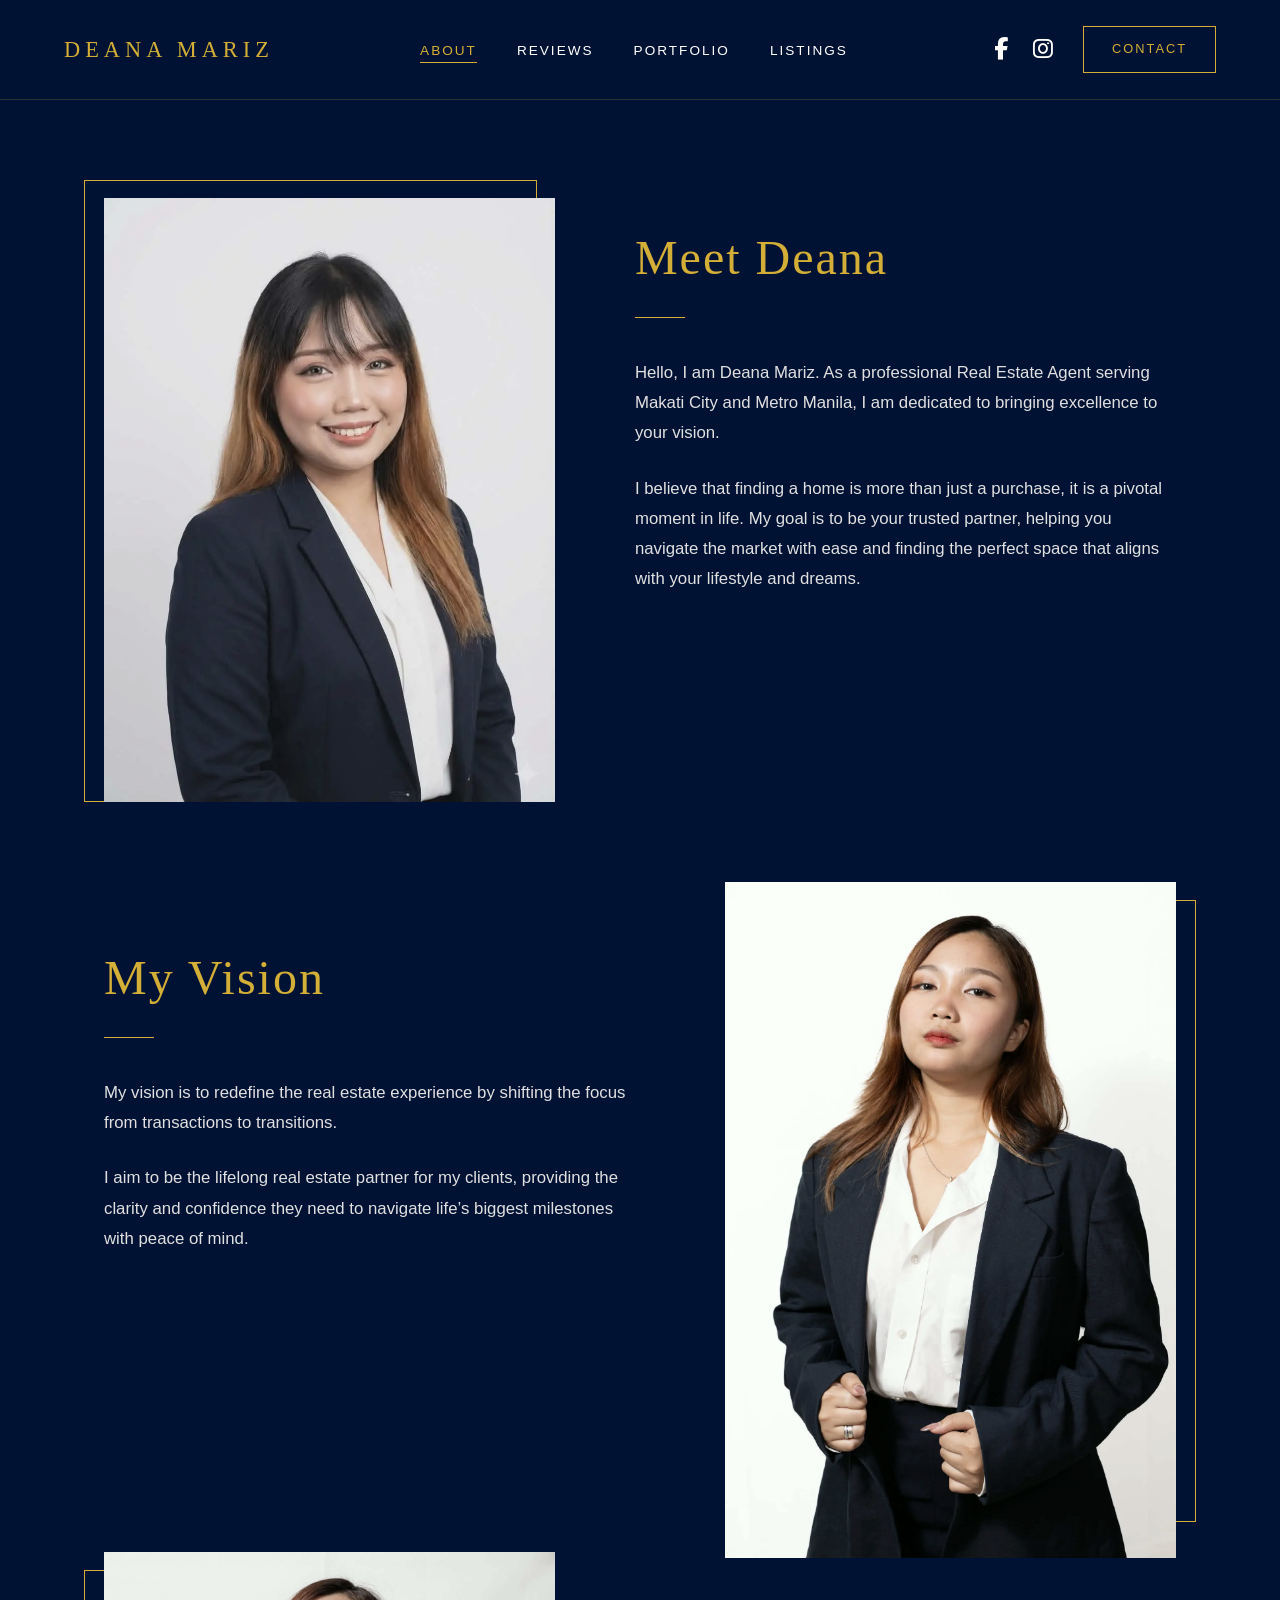
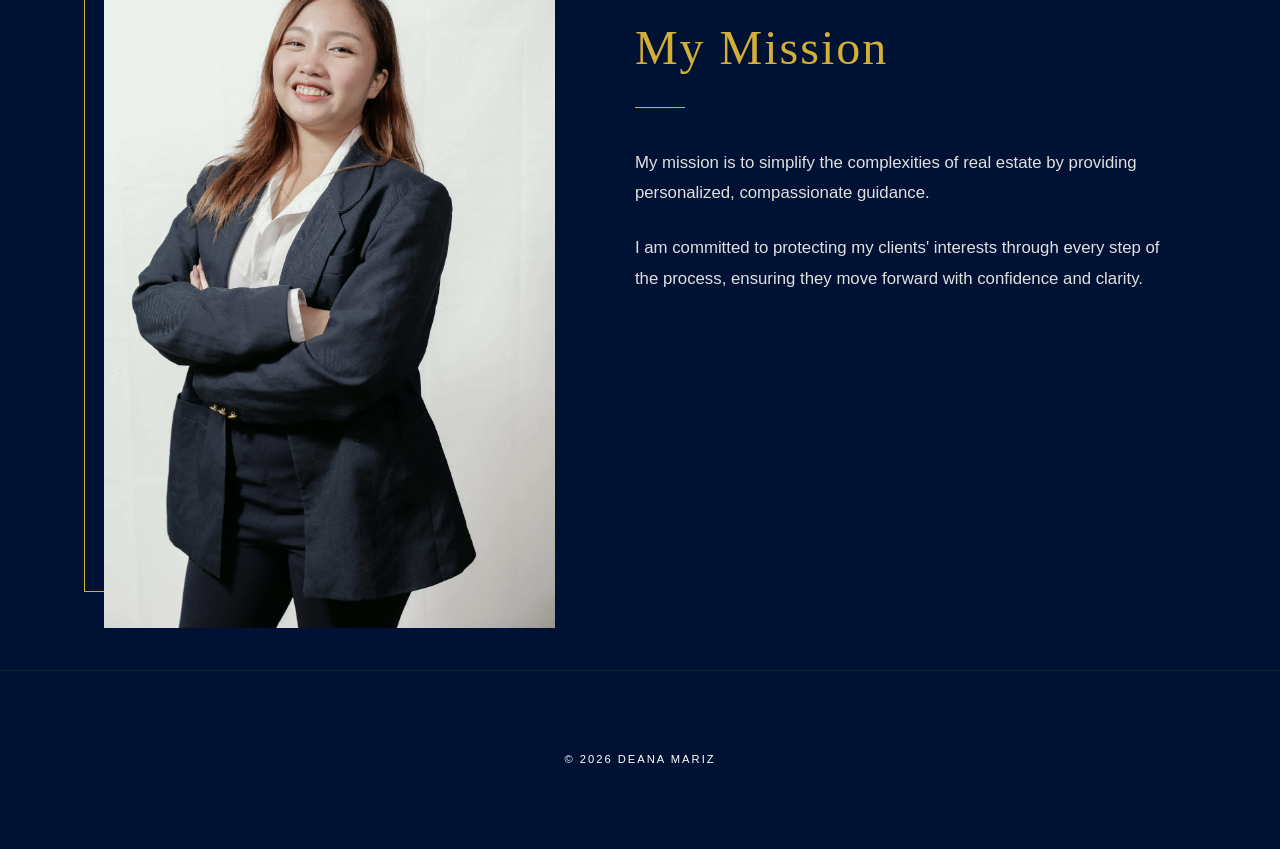
==== commit c1bbe970: "added short introduction" ====
--- a/about.html
+++ b/about.html
@@ -49,7 +49,7 @@
                 <h1>Meet Deana</h1>
                 <div class="divider"></div>
                 <p>Hello, I am Deana Mariz. As a professional Real Estate Agent serving Makati City and Metro Manila, I am dedicated to bringing excellence to your vision.</p>
-                <p>I believe that finding a home is more than just a purchase—it is a pivotal moment in life. My goal is to be your trusted partner, helping you navigate the market with ease and finding the perfect space that aligns with your lifestyle and dreams.</p>
+                <p>I believe that finding a home is more than just a purchase, it is a pivotal moment in life. My goal is to be your trusted partner, helping you navigate the market with ease and finding the perfect space that aligns with your lifestyle and dreams.</p>
             </div>
         </div>
 
